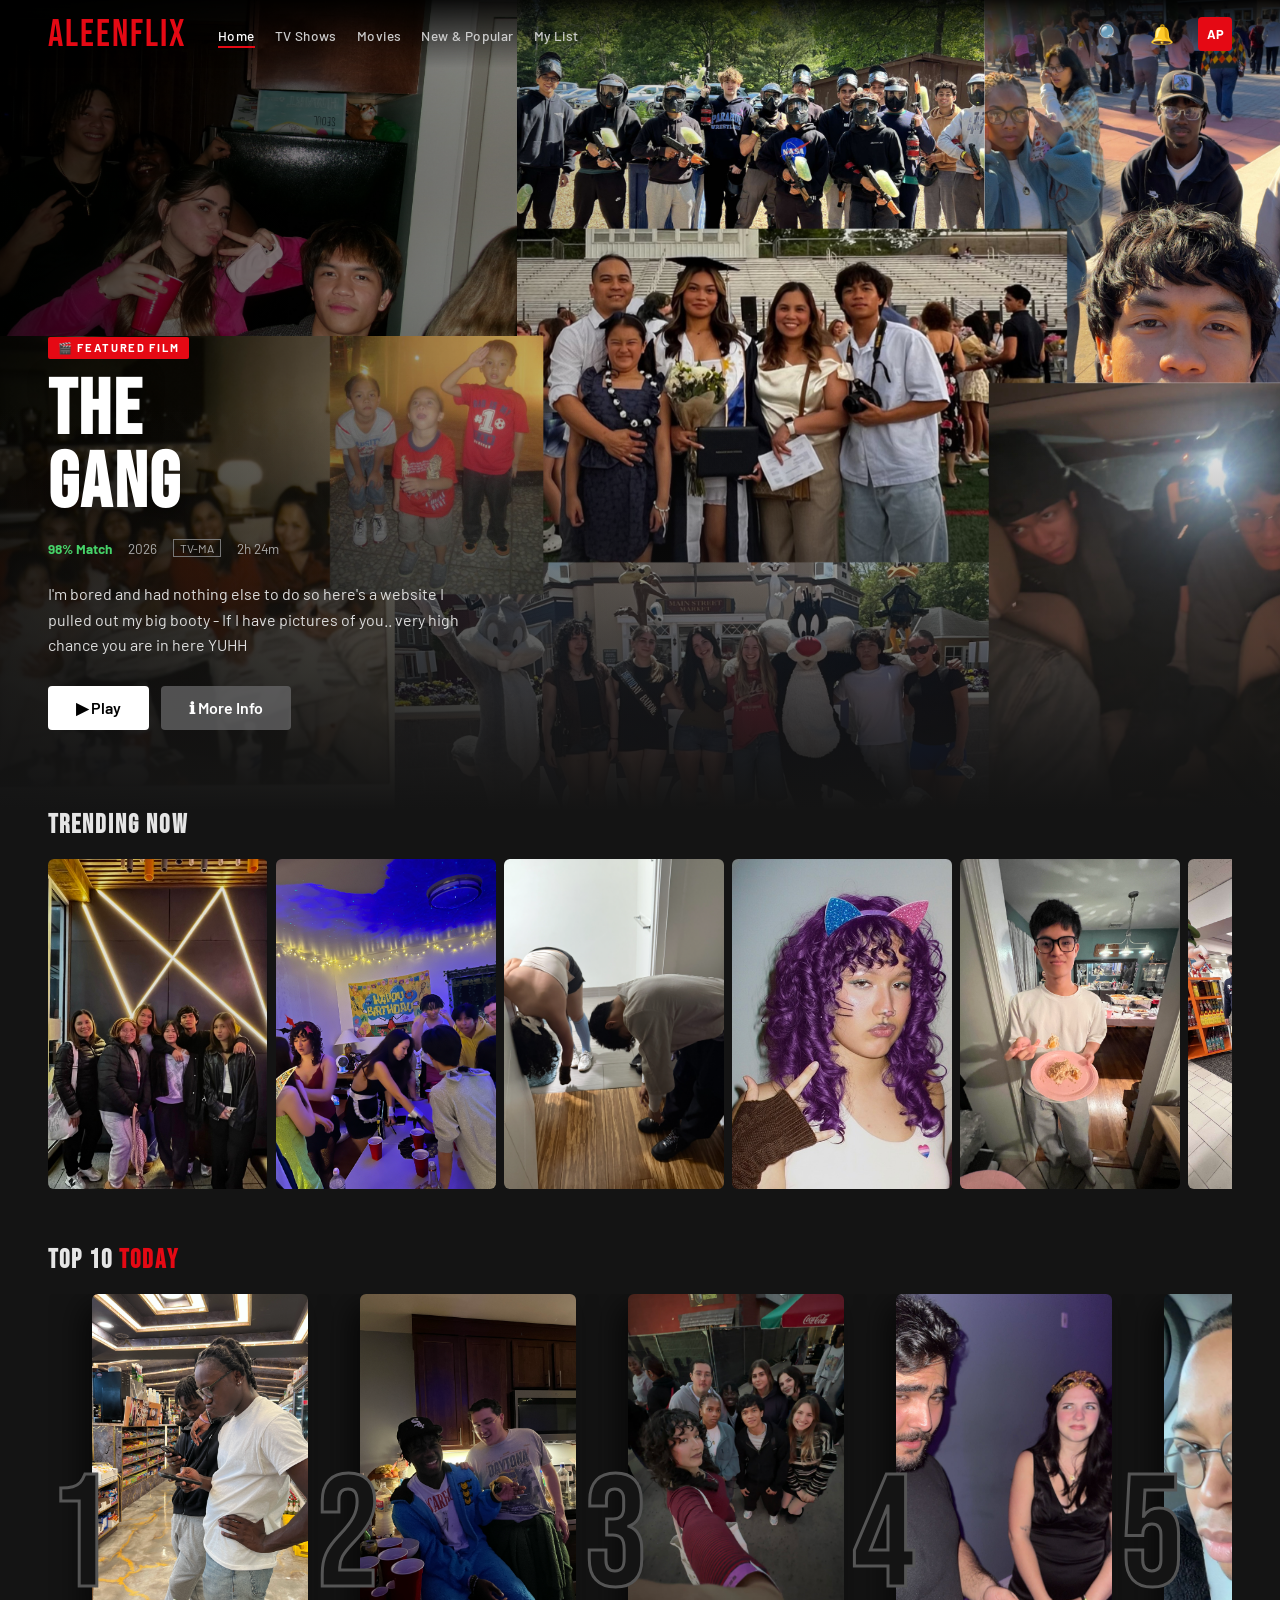
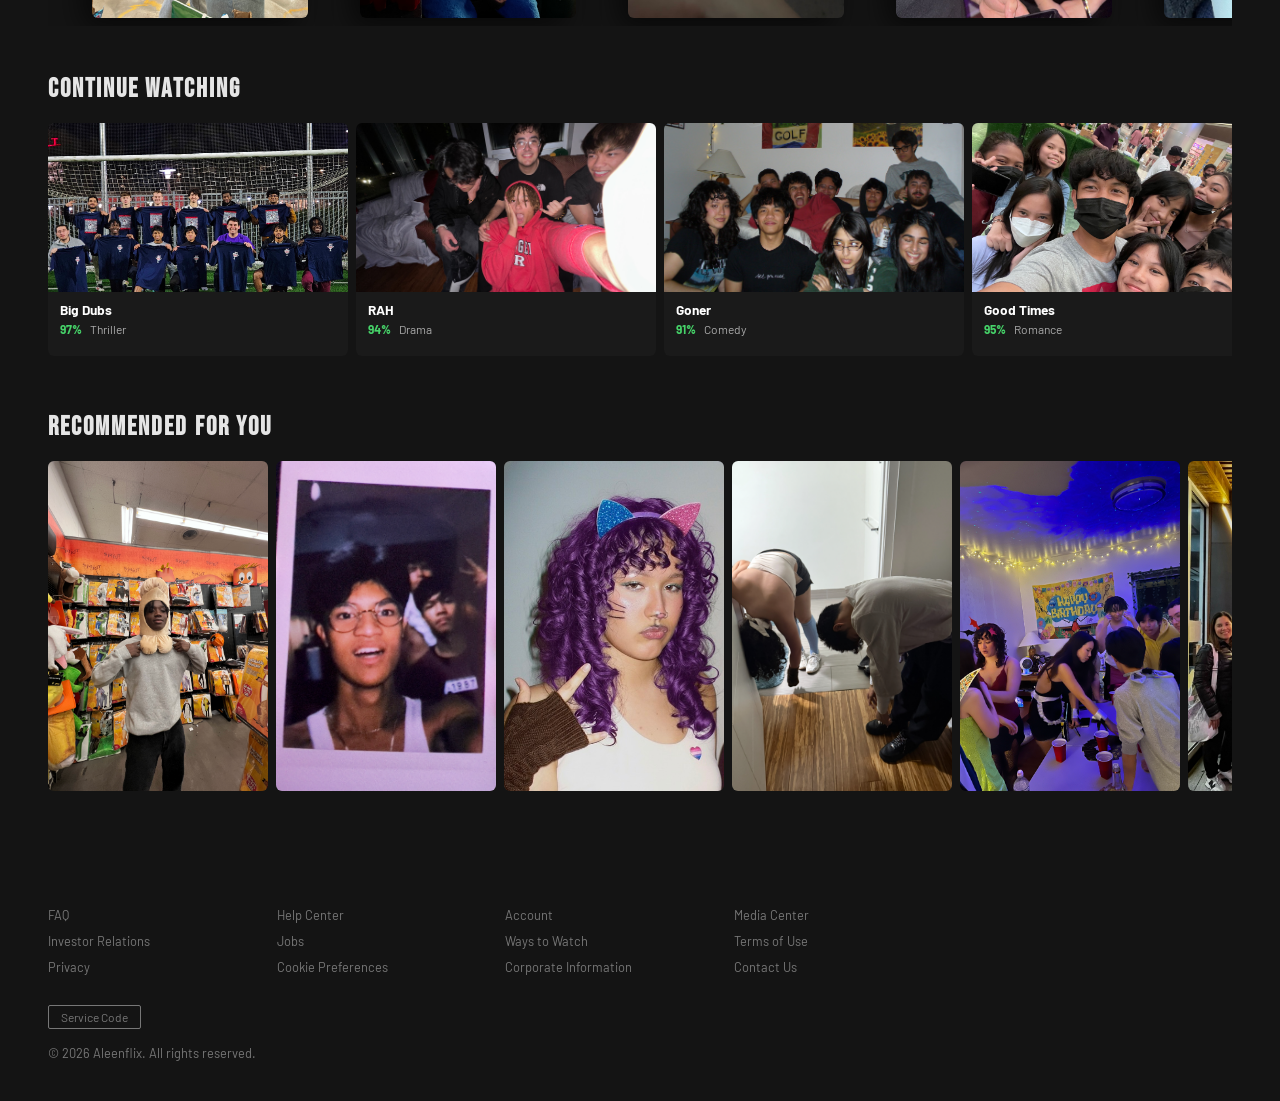
==== index.html @ 6fe3fb85 "Change section title from Flixstream to Aleenstream" ====
<!DOCTYPE html>
<html lang="en">

<head>
  <meta charset="UTF-8" />
  <meta name="viewport" content="width=device-width, initial-scale=1.0" />
  <title>Aleenflix</title>
  <link rel="stylesheet" href="css/styles.css" />
</head>

<body>

  <!-- ─────────────────── NAV ─────────────────── -->
  <nav id="navbar">
    <div class="nav-left">
      <a class="logo" href="#">ALEENFLIX</a>
      <ul class="nav-links">
        <li><a href="#" class="active" data-page="home">Home</a></li>
        <li><a href="#" data-page="tvshows">TV Shows</a></li>
        <li><a href="#" data-page="movies">Movies</a></li>
        <li><a href="#" data-page="new">New &amp; Popular</a></li>
        <li><a href="#" data-page="mylist">My List</a></li>
      </ul>
    </div>
    <div class="nav-right">
      <button class="nav-icon" id="searchToggle" title="Search">🔍</button>
      <button class="nav-icon" title="Notifications">🔔</button>
      <div class="avatar" title="Profile">AP</div>
    </div>
  </nav>

  <!-- ─────────────────── HOME PAGE ─────────────────── -->
  <div id="home" class="page active">

    <!-- HERO -->
    <section class="hero">
      <div class="hero-bg"></div>
      <div class="hero-content">
        <span class="hero-badge">🎬 Featured Film</span>
        <h1>The<br />Gang</h1>
        <div class="hero-meta">
          <span class="match">98% Match</span>
          <span>2026</span>
          <span class="rating-badge">TV-MA</span>
          <span>2h 24m</span>
        </div>
        <p>I'm bored and had nothing else to do so here's a website I pulled out my big booty - If I have pictures of
          you.. very high chance you are in here YUHH</p>
        <div class="hero-actions">
          <button class="btn btn-play">▶ Play</button>
          <button class="btn btn-info">ℹ More Info</button>
        </div>
      </div>
    </section>

    <!-- TRENDING NOW -->
    <section class="content-section">
      <h2 class="section-title">Trending Now</h2>
      <div class="row">
        <!-- cards are generated by JS below -->
      </div>
    </section>

    <!-- TOP 10 -->
    <section class="content-section">
      <h2 class="section-title">Top 10 <span>Today</span></h2>
      <div class="row top10-row"></div>
    </section>

    <!-- CONTINUE WATCHING -->
    <section class="content-section">
      <h2 class="section-title">Continue Watching</h2>
      <div class="row wide-row"></div>
    </section>

    <!-- RECOMMENDED -->
    <section class="content-section">
      <h2 class="section-title">Recommended for You</h2>
      <div class="row row2"></div>
    </section>

    <footer>
      <div class="footer-links">
        <a href="#">FAQ</a>
        <a href="#">Help Center</a>
        <a href="#">Account</a>
        <a href="#">Media Center</a>
        <a href="#">Investor Relations</a>
        <a href="#">Jobs</a>
        <a href="#">Ways to Watch</a>
        <a href="#">Terms of Use</a>
        <a href="#">Privacy</a>
        <a href="#">Cookie Preferences</a>
        <a href="#">Corporate Information</a>
        <a href="#">Contact Us</a>
      </div>
      <div class="footer-service">Service Code</div>
      <p>© 2026 Aleenflix. All rights reserved.</p>
    </footer>
  </div>

  <!-- ─────────────────── TV SHOWS PAGE ─────────────────── -->
  <div id="tvshows" class="page">
    <div class="browse-hero">
      <img class="bg-img" src="https://imgs.search.brave.com/EL9wpgHH00A5417UNpvnHUFfLIqXQfFt2m8R2qOhO0Y/rs:fit:860:0:0:0/g:ce/aHR0cHM6Ly9zdGF0/aWMudmVjdGVlenku/Y29tL3N5c3RlbS9y/ZXNvdXJjZXMvdGh1/bWJuYWlscy8wNzEv/MTI4LzU1OS9zbWFs/bC92b2ljZS1yZWNv/Z25pdGlvbi1zb2Z0/d2FyZS1pY29uLWds/b3dpbmctb24tZGFy/ay1iYWNrZ3JvdW5k/LXBob3RvLmpwZw" alt="TV Shows" />
      <div class="browse-hero-bg"></div>
      <div class="browse-hero-content">
        <h2>TV Shows</h2>
        <p style="color:#ccc; max-width:400px;">Honestly nothing good to watch here except BRIDGERTONNN</p>
      </div>
    </div>
    <div class="genre-pills">
      <span class="pill active">All</span>
      <span class="pill">Drama</span>
      <span class="pill">Comedy</span>
      <span class="pill">Thriller</span>
      <span class="pill">Sci-Fi</span>
      <span class="pill">Horror</span>
      <span class="pill">Documentary</span>
      <span class="pill">Reality</span>
      <span class="pill">Anime</span>
    </div>
    <section class="content-section">
      <h2 class="section-title">Popular on Aleenstream</h2>
      <div class="row tv-row1"></div>
    </section>
    <section class="content-section">
      <h2 class="section-title">Award-Winning Series</h2>
      <div class="row tv-row2"></div>
    </section>
  </div>

  <!-- ─────────────────── MOVIES PAGE ─────────────────── -->
  <div id="movies" class="page">
    <div class="browse-hero">
      <img class="bg-img" src="https://images.unsplash.com/photo-1489599849927-2ee91cede3ba?w=1200&q=80" alt="Movies" />
      <div class="browse-hero-bg"></div>
      <div class="browse-hero-content">
        <h2>Movies</h2>
        <p style="color:#ccc; max-width:400px;">Action blockbusters deez nuts</p>
      </div>
    </div>
    <div class="genre-pills">
      <span class="pill active">All</span>
      <span class="pill">Action</span>
      <span class="pill">Romance</span>
      <span class="pill">Comedy</span>
      <span class="pill">Horror</span>
      <span class="pill">Thriller</span>
      <span class="pill">Sci-Fi</span>
      <span class="pill">Documentary</span>
      <span class="pill">Family</span>
    </div>
    <section class="content-section">
      <h2 class="section-title">Blockbusters</h2>
      <div class="row movies-row1"></div>
    </section>
    <section class="content-section">
      <h2 class="section-title">Hidden Gems</h2>
      <div class="row movies-row2"></div>
    </section>
  </div>

  <!-- ─────────────────── NEW & POPULAR PAGE ─────────────────── -->
  <div id="new" class="page">
    <div style="padding-top: var(--nav-h);">
      <section class="content-section" style="padding-top:40px;">
        <h2 class="section-title">🔥 New Arrivals</h2>
        <div class="row new-row1"></div>
      </section>
      <section class="content-section">
        <h2 class="section-title">Coming Soon</h2>
        <div class="row new-row2"></div>
      </section>
      <section class="content-section">
        <h2 class="section-title">Everyone's Watching</h2>
        <div class="row new-row3"></div>
      </section>
    </div>
  </div>

  <!-- ─────────────────── MY LIST PAGE ─────────────────── -->
  <div id="mylist" class="page">
    <div style="padding-top: var(--nav-h);">
      <section class="content-section" style="padding-top:40px;">
        <h2 class="section-title">My List</h2>
        <div class="mylist-grid"></div>
      </section>
    </div>
  </div>

  <!-- ─────────────────── SEARCH PAGE ─────────────────── -->
  <div id="searchPage" class="page">
    <div class="search-section">
      <div class="search-bar-wrap">
        <span class="search-icon">🔍</span>
        <input type="text" id="searchInput" placeholder="Search titles, people, genres..." autofocus />
      </div>
      <div class="trending-section">
        <h2 class="section-title">Trending Searches</h2>
        <div class="row trending-row"></div>
      </div>
    </div>
  </div>

  <script>
    // ── Data ──────────────────────────────────────────────────────────────────
    const shows = [
      {
        title: "Fentyyy", year: 2024, match: "97%", rating: "TV-MA", genre: "Thriller",
        img: "img/IMG_3638.jpg"
      },
      {
        title: "Side Eye of Doom", year: 2025, match: "94%", rating: "TV-14", genre: "Drama",
        img: "img/IMG_7989.JPG"
      },
      {
        title: "Sesame Block", year: 2024, match: "91%", rating: "TV-MA", genre: "Sci-Fi",
        img: "img/File_001.png"
      },
      {
        title: "Eat Eat Eat", year: 2025, match: "89%", rating: "TV-14", genre: "Mystery",
        img: "img/File_008.png"
      },
      {
        title: "Aura Farming or Just Drunk?", year: 2025, match: "95%", rating: "TV-MA", genre: "Action",
        img: "img/IMG_1503.jpg"
      },
      {
        title: "The Giraffe", year: 2024, match: "88%", rating: "TV-MA", genre: "Horror",
        img: "img/IMG_0852.JPG"
      },
      {
        title: "MR. CLEAN!?", year: 2025, match: "93%", rating: "TV-14", genre: "Romance",
        img: "img/IMG_4057.jpg"
      },
      {
        title: "Munchy Run", year: 2025, match: "96%", rating: "TV-MA", genre: "Sci-Fi",
        img: "img/File_000.png"
      },
      {
        title: "Canadian", year: 2025, match: "90%", rating: "TV-14", genre: "Crime",
        img: "img/IMG_0450.jpg"
      },
      {
        title: "Six Flags", year: 2025, match: "92%", rating: "TV-MA", genre: "Drama",
        img: "img/g1.png"
      },
      {
        title: "Dickhead", year: 2025, match: "92%", rating: "TV-MA", genre: "Drama",
        img: "img/File_003.png"
      },
      {
        title: "Global Citizen", year: 2025, match: "92%", rating: "TV-MA", genre: "Drama",
        img: "img/IMG_3173.jpg"
      },
      {
        title: "Halloween Partay", year: 2025, match: "92%", rating: "TV-MA", genre: "Drama",
        img: "img/3.png"
      },
      {
        title: "Plotting", year: 2025, match: "92%", rating: "TV-MA", genre: "Drama",
        img: "img/4.png"
      },
      {
        title: "Pokemoner", year: 2025, match: "92%", rating: "TV-MA", genre: "Drama",
        img: "img/5.png"
      },
      {
        title: "Awkward", year: 2025, match: "92%", rating: "TV-MA", genre: "Drama",
        img: "img/6.png"
      },
      {
        title: "They/Them?", year: 2025, match: "92%", rating: "TV-MA", genre: "Drama",
        img: "img/9.jpg"
      },
      {
        title: "They/Them Part 2", year: 2025, match: "92%", rating: "TV-MA", genre: "Drama",
        img: "img/10.jpg"
      },
      {
        title: "Fam", year: 2025, match: "92%", rating: "TV-MA", genre: "Drama",
        img: "img/12.jpg"
      },
      {
        title: "Mirror Mirror on The Wall", year: 2025, match: "92%", rating: "TV-MA", genre: "Drama",
        img: "img/16.jpg"
      },
      {
        title: "Buzzy", year: 2025, match: "92%", rating: "TV-MA", genre: "Drama",
        img: "img/21.jpg"
      },
      {
        title: "The Thunker", year: 2025, match: "92%", rating: "TV-MA", genre: "Drama",
        img: "img/22.jpg"
      },
      {
        title: "Flashback", year: 2025, match: "92%", rating: "TV-MA", genre: "Drama",
        img: "img/23.jpg"
      },
      {
        title: "Madam Lori", year: 2025, match: "92%", rating: "TV-MA", genre: "Drama",
        img: "img/l2.png"
      },
    ];

    const wideImgs = [
      { title: "Big Dubs", match: "97%", genre: "Thriller", 
        img: "img/8.jpg" },
      { title: "RAH", match: "94%", genre: "Drama", 
        img: "img/14.jpg" },
      { title: "Goner", match: "91%", genre: "Comedy",
        img: "img/31.JPG" },
      { title: "Good Times", match: "95%", genre: "Romance", 
        img: "img/l1.png" },
      { title: "Conjurer", match: "88%", genre: "Action", 
        img: "img/p1.JPG" },
      { title: "The Brits", match: "93%", genre: "Mystery", 
        img: "img/p3.JPG" },
    ];

    // ── Helpers ───────────────────────────────────────────────────────────────
    function shuffle(arr) { return [...arr].sort(() => Math.random() - 0.5); }

    function card(show) {
      return `
      <div class="card">
        <img src="${show.img}" alt="${show.title}" loading="lazy" />
        <div class="card-overlay">
          <div class="card-title">${show.title}</div>
          <div class="card-info">
            <span class="card-match">${show.match}</span>
            <span>${show.year}</span>
            <span>${show.rating}</span>
          </div>
          <div class="card-actions">
            <button class="card-btn play-btn" title="Play">▶</button>
            <button class="card-btn" title="Add to My List">+</button>
            <button class="card-btn" title="Like">👍</button>
          </div>
        </div>
      </div>`;
    }

    function wideCard(w) {
      return `
    <div class="wide-card">
      <img src="${w.img}" alt="${w.title}" loading="lazy" />
      <div class="wide-card-info">
        <div class="card-title">${w.title}</div>
        <div class="card-info"><span class="card-match">${w.match}</span><span>${w.genre}</span></div>
      </div>
    </div>`;
    }

    function top10Card(num, show) {
      return `
      <div class="top10-card">
        <div class="top10-num">${num}</div>
        <div class="top10-img"><img src="${show.img}" alt="${show.title}" loading="lazy" /></div>
      </div>`;
    }

    function populate(selector, items, type = 'card') {
      const el = document.querySelector(selector);
      if (!el) return;
      el.innerHTML = items.map((s, i) => {
        if (type === 'top10') return top10Card(i + 1, s);
        if (type === 'wide') return wideCard(wideImgs[i % wideImgs.length]);
        return card(s);
      }).join('');
    }

    // ── Populate rows ─────────────────────────────────────────────────────────
    const s = shuffle(shows);
    populate('#home .row', s.slice(0, 8));
    populate('#home .top10-row', s.slice(8, 16), 'top10');
    populate('#home .wide-row', s.slice(16, 22), 'wide');
    populate('#home .row2', shuffle(shows).slice(0, 24));

    populate('#tvshows .tv-row1', shuffle(shows).slice(0, 12));
    populate('#tvshows .tv-row2', shuffle(shows).slice(12, 24));

    populate('#movies .movies-row1', shuffle(shows).slice(0, 12));
    populate('#movies .movies-row2', shuffle(shows).slice(12, 24));

    populate('#new .new-row1', shuffle(shows).slice(0, 8));
    populate('#new .new-row2', shuffle(shows).slice(8, 16));
    populate('#new .new-row3', shuffle(shows).slice(16, 24));

    // My List grid
    const mylistEl = document.querySelector('.mylist-grid');
    shuffle(shows).slice(0, 9).forEach(s => {
      const div = document.createElement('div');
      div.className = 'card';
      div.style.flex = 'unset';
      div.innerHTML = `<img src="${s.img}" alt="${s.title}" style="width:100%;aspect-ratio:2/3;object-fit:cover;" /><div class="card-overlay"><div class="card-title">${s.title}</div></div>`;
      mylistEl.appendChild(div);
    });

    // Trending row for search
    populate('#searchPage .trending-row', shuffle(shows).slice(0, 8));

    // ── Navigation ────────────────────────────────────────────────────────────
    const pages = document.querySelectorAll('.page');
    const navLinks = document.querySelectorAll('.nav-links a');

    function showPage(id) {
      pages.forEach(p => p.classList.toggle('active', p.id === id));
      navLinks.forEach(a => a.classList.toggle('active', a.dataset.page === id));
      window.scrollTo({ top: 0 });
    }

    navLinks.forEach(link => {
      link.addEventListener('click', e => {
        e.preventDefault();
        showPage(link.dataset.page);
      });
    });

    // Search toggle
    document.getElementById('searchToggle').addEventListener('click', () => {
      showPage('searchPage');
      setTimeout(() => document.getElementById('searchInput')?.focus(), 50);
    });

    // Genre pills toggle
    document.querySelectorAll('.pill').forEach(pill => {
      pill.addEventListener('click', () => {
        pill.closest('.genre-pills').querySelectorAll('.pill').forEach(p => p.classList.remove('active'));
        pill.classList.add('active');
      });
    });

    // Navbar scroll effect
    const navbar = document.getElementById('navbar');
    window.addEventListener('scroll', () => {
      navbar.classList.toggle('scrolled', window.scrollY > 20);
    });
  </script>
</body>

</html>
---- css/styles.css ----
@import url('https://fonts.googleapis.com/css2?family=Bebas+Neue&family=Barlow:wght@300;400;500;600;700&display=swap');

*, *::before, *::after { box-sizing: border-box; margin: 0; padding: 0; }

:root {
  --red: #E50914;
  --dark-red: #b20710;
  --black: #141414;
  --surface: #1a1a1a;
  --surface2: #222;
  --text: #e5e5e5;
  --muted: #777;
  --nav-h: 68px;
}

html { scroll-behavior: smooth; }

body {
  font-family: 'Barlow', sans-serif;
  background: var(--black);
  color: var(--text);
  overflow-x: hidden;
}

/* ── NAVBAR ── */
nav {
  position: fixed;
  top: 0; left: 0; right: 0;
  height: var(--nav-h);
  z-index: 1000;
  display: flex;
  align-items: center;
  justify-content: space-between;
  padding: 0 48px;
  background: linear-gradient(to bottom, rgba(0,0,0,0.9) 0%, transparent 100%);
  transition: background 0.3s;
}

nav.scrolled {
  background: rgba(20,20,20,0.97);
  backdrop-filter: blur(8px);
  box-shadow: 0 2px 20px rgba(0,0,0,0.5);
}

.nav-left { display: flex; align-items: center; gap: 32px; }

.logo {
  font-family: 'Bebas Neue', sans-serif;
  font-size: 2.4rem;
  color: var(--red);
  letter-spacing: 2px;
  text-decoration: none;
  user-select: none;
}

.nav-links { display: flex; gap: 20px; list-style: none; }

.nav-links a {
  color: #ccc;
  text-decoration: none;
  font-size: 0.85rem;
  font-weight: 500;
  letter-spacing: 0.03em;
  transition: color 0.2s;
  position: relative;
}

.nav-links a::after {
  content: '';
  position: absolute;
  bottom: -4px; left: 0; right: 0;
  height: 2px;
  background: var(--red);
  transform: scaleX(0);
  transition: transform 0.2s;
}

.nav-links a:hover { color: #fff; }
.nav-links a:hover::after { transform: scaleX(1); }
.nav-links a.active { color: #fff; }
.nav-links a.active::after { transform: scaleX(1); }

.nav-right { display: flex; align-items: center; gap: 20px; }

.nav-icon {
  cursor: pointer;
  color: #ccc;
  font-size: 1.2rem;
  transition: color 0.2s;
  background: none; border: none;
  padding: 4px;
}
.nav-icon:hover { color: #fff; }

.avatar {
  width: 34px; height: 34px;
  background: var(--red);
  border-radius: 4px;
  cursor: pointer;
  display: flex; align-items: center; justify-content: center;
  font-size: 0.8rem;
  font-weight: 700;
  color: #fff;
  transition: opacity 0.2s;
}
.avatar:hover { opacity: 0.85; }

/* ── HERO ── */
.hero {
  position: relative;
  height: 90vh;
  min-height: 600px;
  overflow: hidden;
  display: flex;
  align-items: flex-end;
  padding: 0 48px 80px;
}

.hero-bg {
  position: absolute;
  inset: 0;
  background:
    linear-gradient(to top, var(--black) 0%, transparent 50%),
    linear-gradient(to right, rgba(0,0,0,0.8) 0%, transparent 60%),
    url('../img/wallpaper.png') center/cover no-repeat;
  animation: heroZoom 20s ease-in-out infinite alternate;
}

@keyframes heroZoom {
  from { transform: scale(1); }
  to   { transform: scale(1.05); }
}

.hero-content {
  position: relative;
  z-index: 2;
  max-width: 580px;
  animation: heroFade 1s ease-out 0.3s both;
}

@keyframes heroFade {
  from { opacity: 0; transform: translateY(30px); }
  to   { opacity: 1; transform: translateY(0); }
}

.hero-badge {
  display: inline-block;
  background: var(--red);
  color: #fff;
  font-size: 0.7rem;
  font-weight: 700;
  letter-spacing: 0.15em;
  text-transform: uppercase;
  padding: 4px 10px;
  border-radius: 2px;
  margin-bottom: 16px;
}

.hero h1 {
  font-family: 'Bebas Neue', sans-serif;
  font-size: clamp(3rem, 6vw, 5.5rem);
  line-height: 0.95;
  letter-spacing: 0.03em;
  margin-bottom: 18px;
  color: #fff;
  text-shadow: 0 4px 20px rgba(0,0,0,0.5);
}

.hero p {
  font-size: 1rem;
  line-height: 1.6;
  color: #ddd;
  margin-bottom: 28px;
  max-width: 440px;
}

.hero-meta {
  display: flex;
  align-items: center;
  gap: 16px;
  margin-bottom: 24px;
  font-size: 0.85rem;
  color: #aaa;
}

.match { color: #46d369; font-weight: 700; }
.rating-badge {
  border: 1px solid #777;
  padding: 1px 6px;
  font-size: 0.75rem;
}

.hero-actions { display: flex; gap: 12px; }

.btn {
  display: inline-flex;
  align-items: center;
  gap: 8px;
  padding: 12px 28px;
  border-radius: 4px;
  font-family: 'Barlow', sans-serif;
  font-size: 1rem;
  font-weight: 600;
  cursor: pointer;
  border: none;
  transition: all 0.2s;
  text-decoration: none;
  white-space: nowrap;
}

.btn-play {
  background: #fff;
  color: #000;
}
.btn-play:hover { background: rgba(255,255,255,0.8); }

.btn-info {
  background: rgba(109,109,110,0.7);
  color: #fff;
  backdrop-filter: blur(4px);
}
.btn-info:hover { background: rgba(109,109,110,0.5); }

/* ── CONTENT ROWS ── */
.content-section { padding: 0 48px 48px; }

.section-title {
  font-family: 'Bebas Neue', sans-serif;
  font-size: 1.6rem;
  letter-spacing: 0.08em;
  color: #e5e5e5;
  margin-bottom: 18px;
}

.section-title span {
  color: var(--red);
}

.row {
  display: flex;
  gap: 8px;
  overflow-x: auto;
  scrollbar-width: none;
  padding-bottom: 8px;
}
.row::-webkit-scrollbar { display: none; }

/* ── CARDS ── */
.card {
  flex: 0 0 220px;
  border-radius: 6px;
  overflow: hidden;
  cursor: pointer;
  position: relative;
  transition: transform 0.3s, z-index 0s;
  background: var(--surface);
}

.card:hover {
  transform: scale(1.08);
  z-index: 10;
  box-shadow: 0 20px 60px rgba(0,0,0,0.8);
}

.card img {
  width: 100%;
  aspect-ratio: 2/3;
  object-fit: cover;
  display: block;
  transition: filter 0.3s;
}

.card:hover img { filter: brightness(0.4); }

.card-overlay {
  position: absolute;
  inset: 0;
  padding: 16px;
  display: flex;
  flex-direction: column;
  justify-content: flex-end;
  opacity: 0;
  transition: opacity 0.3s;
  background: linear-gradient(to top, rgba(0,0,0,0.9) 0%, transparent 50%);
}

.card:hover .card-overlay { opacity: 1; }

.card-title {
  font-weight: 700;
  font-size: 0.9rem;
  color: #fff;
  margin-bottom: 6px;
  line-height: 1.2;
}

.card-info {
  display: flex;
  align-items: center;
  gap: 8px;
  font-size: 0.75rem;
  color: #aaa;
  margin-bottom: 10px;
}

.card-match { color: #46d369; font-weight: 700; }

.card-actions {
  display: flex;
  gap: 6px;
}

.card-btn {
  width: 30px; height: 30px;
  border-radius: 50%;
  border: 2px solid #aaa;
  background: rgba(0,0,0,0.6);
  color: #fff;
  cursor: pointer;
  display: flex;
  align-items: center;
  justify-content: center;
  font-size: 0.8rem;
  transition: all 0.2s;
}

.card-btn.play-btn {
  background: #fff;
  border-color: #fff;
  color: #000;
}

.card-btn:hover { border-color: #fff; }

/* ── WIDE CARDS (landscape) ── */
.wide-card {
  flex: 0 0 300px;
  border-radius: 6px;
  overflow: hidden;
  cursor: pointer;
  position: relative;
  transition: transform 0.3s;
  background: var(--surface);
}
.wide-card:hover { transform: scale(1.05); box-shadow: 0 20px 60px rgba(0,0,0,0.8); }
.wide-card img {
  width: 100%;
  aspect-ratio: 16/9;
  object-fit: cover;
  display: block;
}
.wide-card-info {
  padding: 10px 12px;
}
.wide-card-info .card-title { font-size: 0.85rem; margin-bottom: 4px; }
.wide-card-info .card-info { font-size: 0.75rem; }

/* ── TOP 10 ── */
.top10-card {
  flex: 0 0 260px;
  border-radius: 6px;
  overflow: visible;
  cursor: pointer;
  position: relative;
  display: flex;
  align-items: flex-end;
}
.top10-num {
  font-family: 'Bebas Neue', sans-serif;
  font-size: 10rem;
  color: var(--black);
  -webkit-text-stroke: 3px #555;
  line-height: 1;
  margin-right: -20px;
  z-index: 2;
  user-select: none;
}
.top10-img {
  flex: 1;
  border-radius: 6px;
  overflow: hidden;
  box-shadow: -10px 10px 30px rgba(0,0,0,0.6);
  transition: transform 0.3s;
}
.top10-card:hover .top10-img { transform: scale(1.06); }
.top10-img img {
  width: 100%;
  aspect-ratio: 2/3;
  object-fit: cover;
  display: block;
}

/* ── FOOTER ── */
footer {
  padding: 60px 48px 40px;
  color: var(--muted);
  font-size: 0.8rem;
  max-width: 1000px;
}
.footer-links {
  display: grid;
  grid-template-columns: repeat(4, 1fr);
  gap: 10px;
  margin-bottom: 30px;
}
.footer-links a {
  color: var(--muted);
  text-decoration: none;
  transition: color 0.2s;
}
.footer-links a:hover { color: #e5e5e5; }
.footer-service {
  border: 1px solid var(--muted);
  display: inline-block;
  padding: 4px 12px;
  font-size: 0.75rem;
  border-radius: 2px;
  margin-bottom: 16px;
  cursor: pointer;
  transition: border-color 0.2s;
}
.footer-service:hover { border-color: #e5e5e5; color: #e5e5e5; }

/* ── PAGE SECTIONS ── */
.page { display: none; }
.page.active { display: block; }

/* TV Shows / Movies page hero variation */
.browse-hero {
  height: 50vh;
  min-height: 360px;
  display: flex;
  align-items: center;
  padding: 0 48px;
  margin-top: var(--nav-h);
  position: relative;
  overflow: hidden;
}

.browse-hero-bg {
  position: absolute;
  inset: 0;
  background: linear-gradient(to right, rgba(0,0,0,0.85), transparent 60%),
              linear-gradient(to top, var(--black), transparent 60%);
  z-index: 1;
}
.browse-hero img.bg-img {
  position: absolute;
  inset: 0;
  width: 100%;
  height: 100%;
  object-fit: cover;
  z-index: 0;
}
.browse-hero-content { position: relative; z-index: 2; }
.browse-hero h2 {
  font-family: 'Bebas Neue', sans-serif;
  font-size: 3.5rem;
  letter-spacing: 0.05em;
  color: #fff;
  margin-bottom: 8px;
}

/* Genre pills */
.genre-pills {
  display: flex;
  gap: 10px;
  flex-wrap: wrap;
  padding: 24px 48px;
}
.pill {
  padding: 6px 18px;
  border-radius: 20px;
  border: 1px solid #555;
  background: rgba(255,255,255,0.05);
  color: #ccc;
  font-size: 0.82rem;
  cursor: pointer;
  transition: all 0.2s;
  font-family: 'Barlow', sans-serif;
}
.pill:hover, .pill.active {
  background: #fff;
  color: #000;
  border-color: #fff;
}

/* ── MY LIST PAGE ── */
.mylist-grid {
  display: grid;
  grid-template-columns: repeat(auto-fill, minmax(200px, 1fr));
  gap: 10px;
  padding: 24px 48px 80px;
}

/* ── SEARCH ── */
.search-section {
  padding: 24px 48px 80px;
  margin-top: var(--nav-h);
}
.search-bar-wrap {
  position: relative;
  max-width: 600px;
  margin-bottom: 36px;
}
.search-bar-wrap input {
  width: 100%;
  padding: 14px 14px 14px 48px;
  background: var(--surface2);
  border: 2px solid #444;
  border-radius: 6px;
  color: #fff;
  font-size: 1rem;
  font-family: 'Barlow', sans-serif;
  outline: none;
  transition: border-color 0.2s;
}
.search-bar-wrap input:focus { border-color: var(--red); }
.search-bar-wrap .search-icon {
  position: absolute;
  left: 14px; top: 50%;
  transform: translateY(-50%);
  color: #777;
}
.trending-section .section-title { font-size: 1.3rem; margin-bottom: 16px; }

/* ── SCROLLBAR ── */
::-webkit-scrollbar { width: 6px; }
::-webkit-scrollbar-track { background: var(--black); }
::-webkit-scrollbar-thumb { background: #444; border-radius: 3px; }

/* ── RESPONSIVE ── */
@media (max-width: 768px) {
  nav { padding: 0 20px; }
  .nav-links { display: none; }
  .hero, .content-section, .footer, .browse-hero, .genre-pills, .mylist-grid, .search-section {
    padding-left: 20px;
    padding-right: 20px;
  }
  .hero h1 { font-size: 2.5rem; }
  .card { flex: 0 0 150px; }
  .wide-card { flex: 0 0 220px; }
  .footer-links { grid-template-columns: repeat(2,1fr); }
}
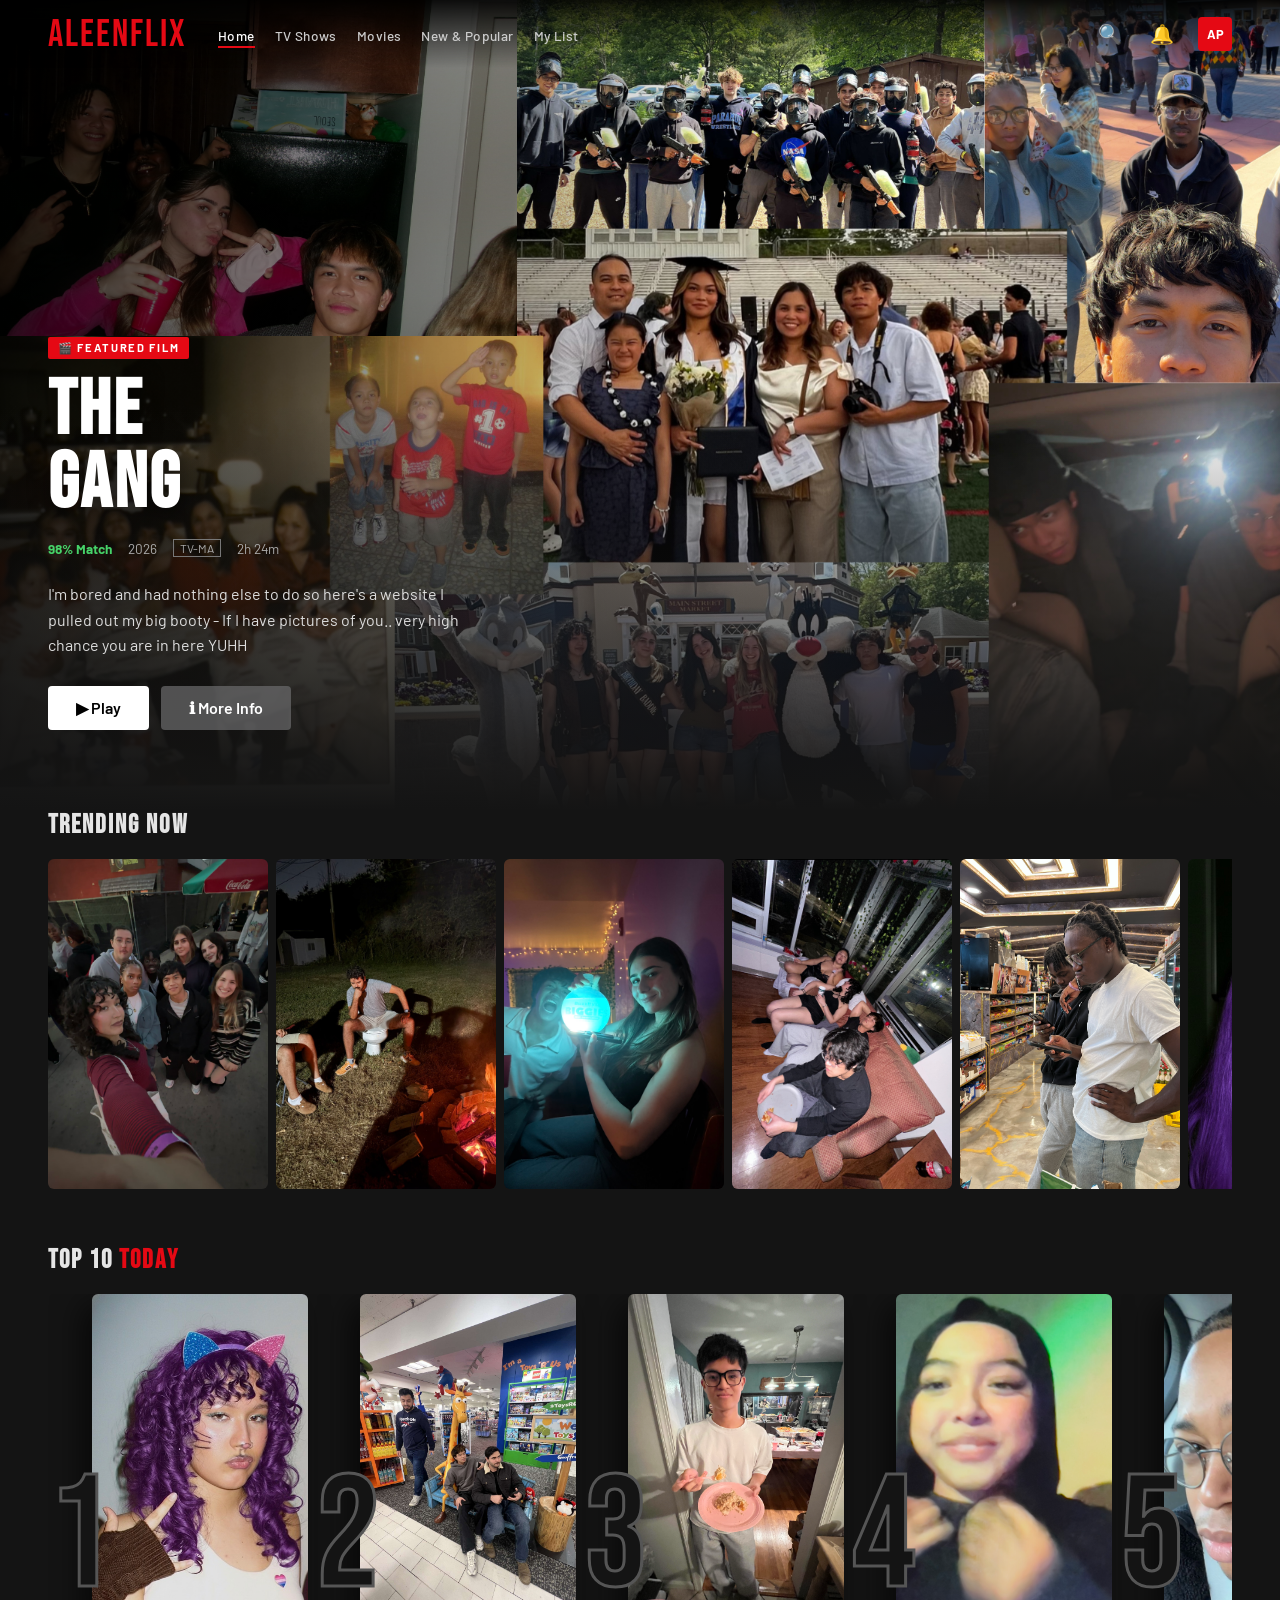
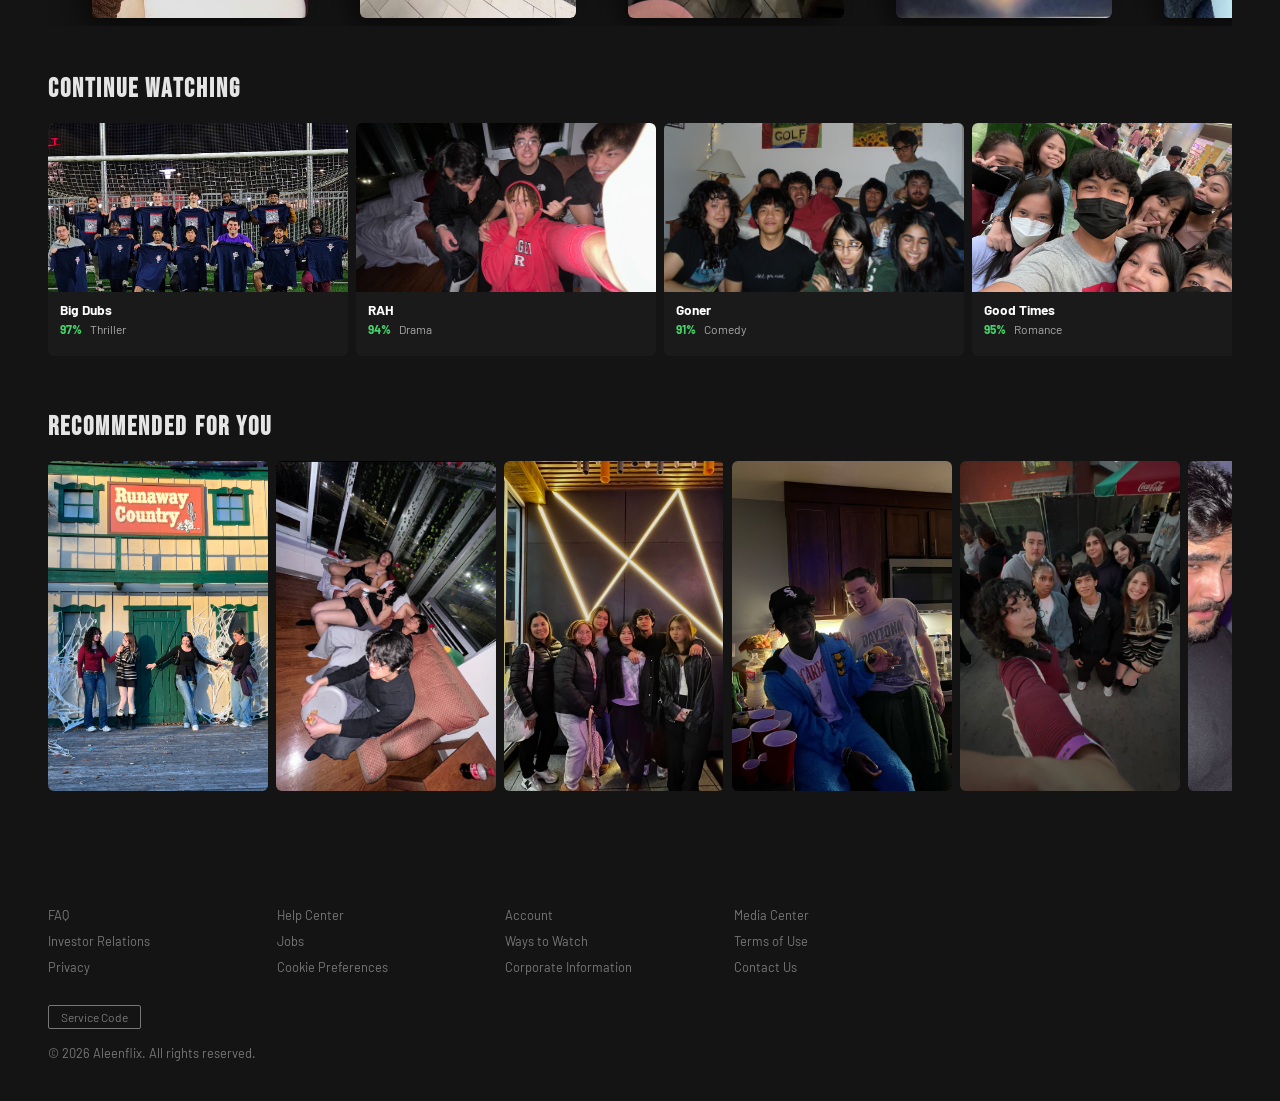
==== commit c4ac81b5: "fixed problem, only showed 8 images in Top 10 section" ====
--- a/index.html
+++ b/index.html
@@ -374,7 +374,7 @@
     // ── Populate rows ─────────────────────────────────────────────────────────
     const s = shuffle(shows);
     populate('#home .row', s.slice(0, 8));
-    populate('#home .top10-row', s.slice(8, 16), 'top10');
+    populate('#home .top10-row', s.slice(8, 18), 'top10');
     populate('#home .wide-row', s.slice(16, 22), 'wide');
     populate('#home .row2', shuffle(shows).slice(0, 24));
 
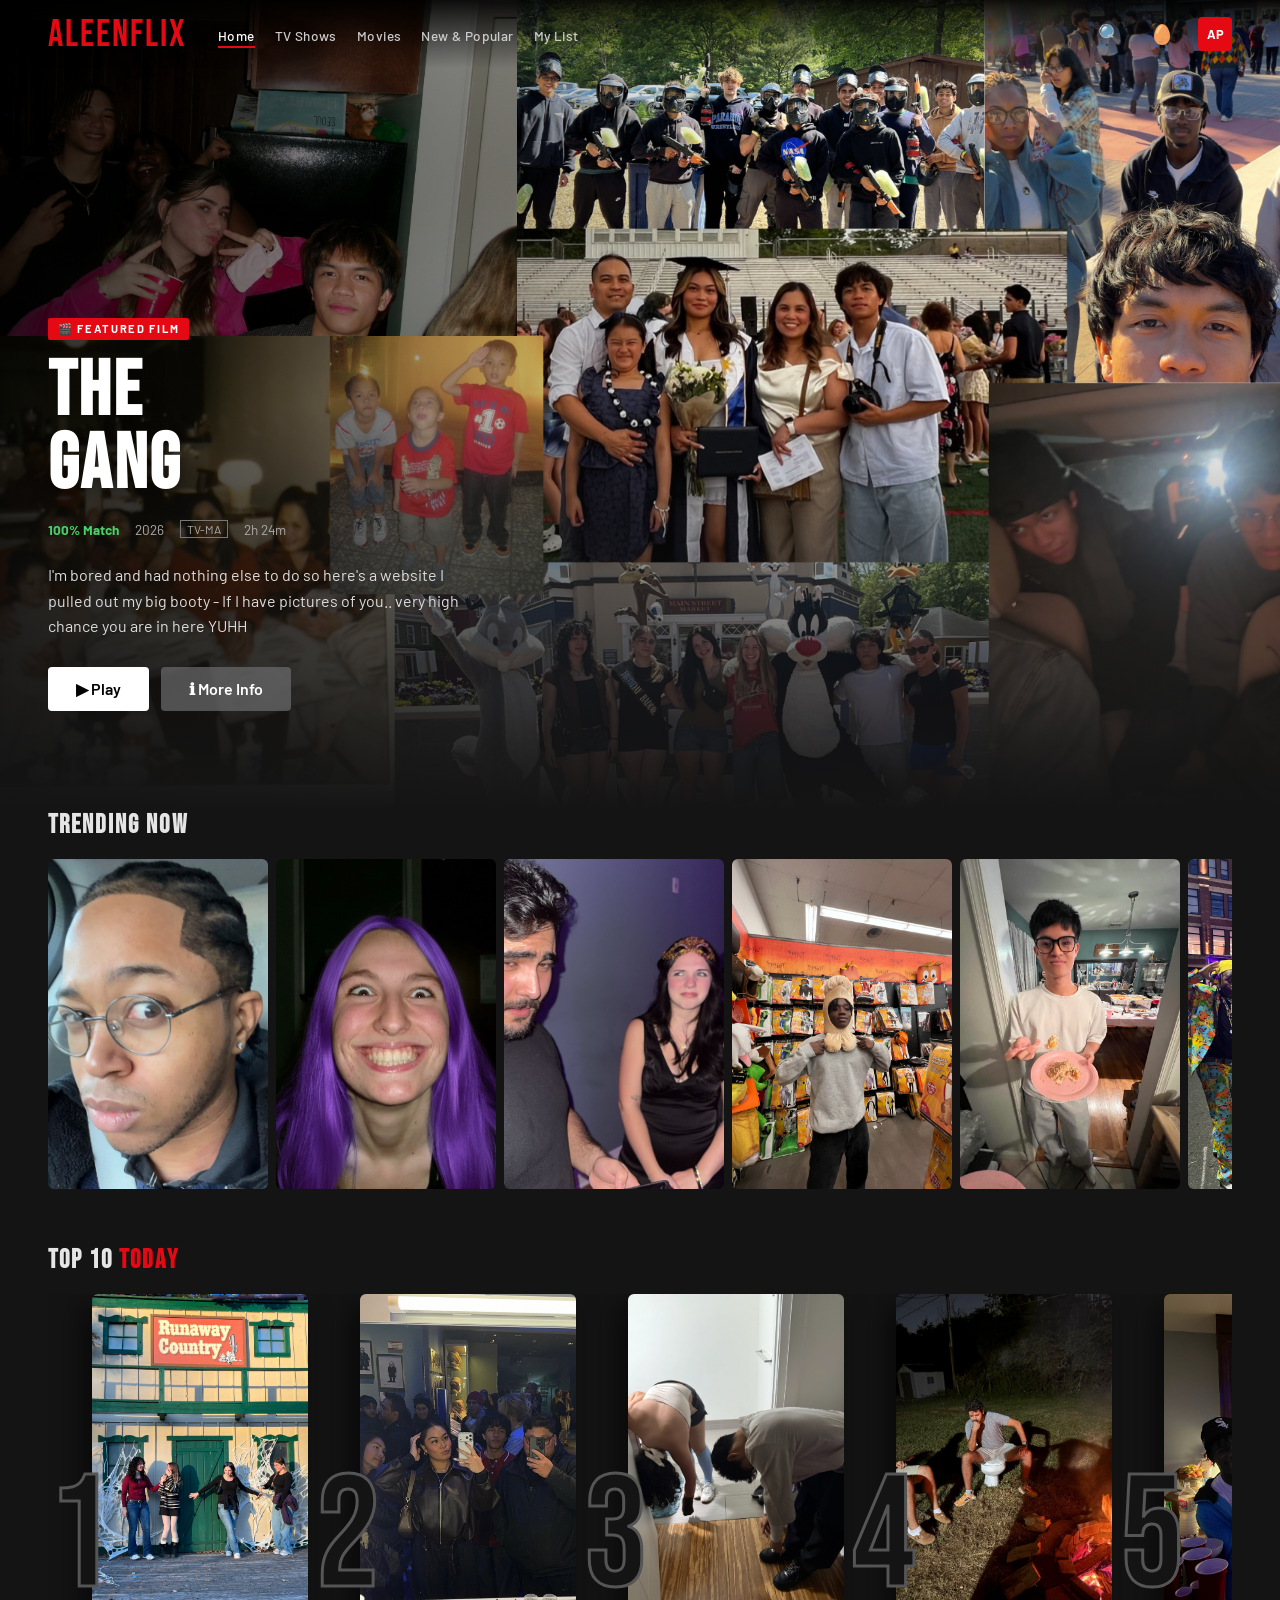
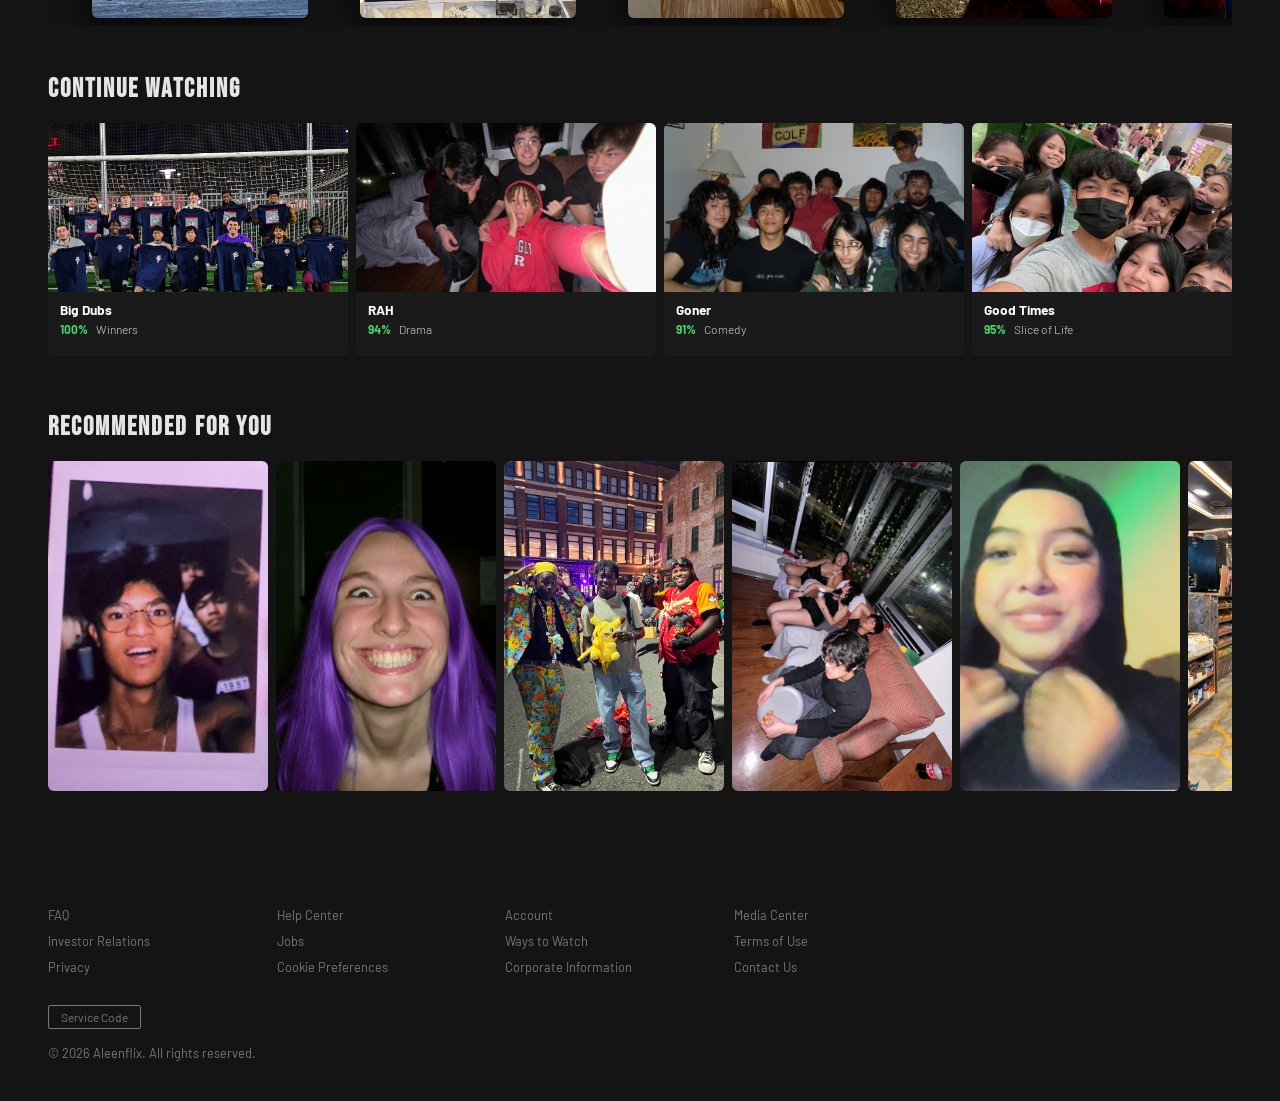
==== commit fe1a5a56: "Merge pull request #4 from ajp13r/features added malcolm todd audio" ====
--- a/index.html
+++ b/index.html
@@ -6,6 +6,7 @@
   <meta name="viewport" content="width=device-width, initial-scale=1.0" />
   <title>Aleenflix</title>
   <link rel="stylesheet" href="css/styles.css" />
+  
 </head>
 
 <body>
@@ -24,10 +25,11 @@
     </div>
     <div class="nav-right">
       <button class="nav-icon" id="searchToggle" title="Search">🔍</button>
-      <button class="nav-icon" title="Notifications">🔔</button>
+      <button class="nav-icon" title="Notifications" id="notificationsButton"><a href="https://www.youtube.com/watch?v=xMHJGd3wwZk&list=RDxMHJGd3wwZk&start_radio=1">🥚</a></button>
       <div class="avatar" title="Profile">AP</div>
     </div>
   </nav>
+  
 
   <!-- ─────────────────── HOME PAGE ─────────────────── -->
   <div id="home" class="page active">
@@ -39,7 +41,7 @@
         <span class="hero-badge">🎬 Featured Film</span>
         <h1>The<br />Gang</h1>
         <div class="hero-meta">
-          <span class="match">98% Match</span>
+          <span class="match">100% Match</span>
           <span>2026</span>
           <span class="rating-badge">TV-MA</span>
           <span>2h 24m</span>
@@ -47,11 +49,15 @@
         <p>I'm bored and had nothing else to do so here's a website I pulled out my big booty - If I have pictures of
           you.. very high chance you are in here YUHH</p>
         <div class="hero-actions">
-          <button class="btn btn-play">▶ Play</button>
-          <button class="btn btn-info">ℹ More Info</button>
+          <audio id="attentionAudio" src="songs/attention.mp3"></audio>
+          <button class="btn btn-play" id="playButton">▶ Play</button>
+          <button class="btn btn-info">ℹ More Info</button> 
         </div>
-      </div>
-    </section>
+        <br>
+        
+      </div>
+    </section>
+    
 
     <!-- TRENDING NOW -->
     <section class="content-section">
@@ -305,17 +311,17 @@
     ];
 
     const wideImgs = [
-      { title: "Big Dubs", match: "97%", genre: "Thriller", 
+      { title: "Big Dubs", match: "100%", genre: "Winners", 
         img: "img/8.jpg" },
       { title: "RAH", match: "94%", genre: "Drama", 
         img: "img/14.jpg" },
       { title: "Goner", match: "91%", genre: "Comedy",
         img: "img/31.JPG" },
-      { title: "Good Times", match: "95%", genre: "Romance", 
+      { title: "Good Times", match: "95%", genre: "Slice of Life", 
         img: "img/l1.png" },
-      { title: "Conjurer", match: "88%", genre: "Action", 
+      { title: "Conjurer", match: "88%", genre: "Horror", 
         img: "img/p1.JPG" },
-      { title: "The Brits", match: "93%", genre: "Mystery", 
+      { title: "The Brits", match: "93%", genre: "Action", 
         img: "img/p3.JPG" },
     ];
 
@@ -438,6 +444,7 @@
       navbar.classList.toggle('scrolled', window.scrollY > 20);
     });
   </script>
+  <script src="js/playSong.js"></script>
 </body>
 
 </html>
--- a/css/styles.css
+++ b/css/styles.css
@@ -104,6 +104,10 @@
   transition: opacity 0.2s;
 }
 .avatar:hover { opacity: 0.85; }
+
+#notificationsButton a {
+  text-decoration: none;
+}
 
 /* ── HERO ── */
 .hero {
@@ -542,3 +546,8 @@
   .wide-card { flex: 0 0 220px; }
   .footer-links { grid-template-columns: repeat(2,1fr); }
 }
+
+/* Audio */
+audio {
+  display: none;
+}
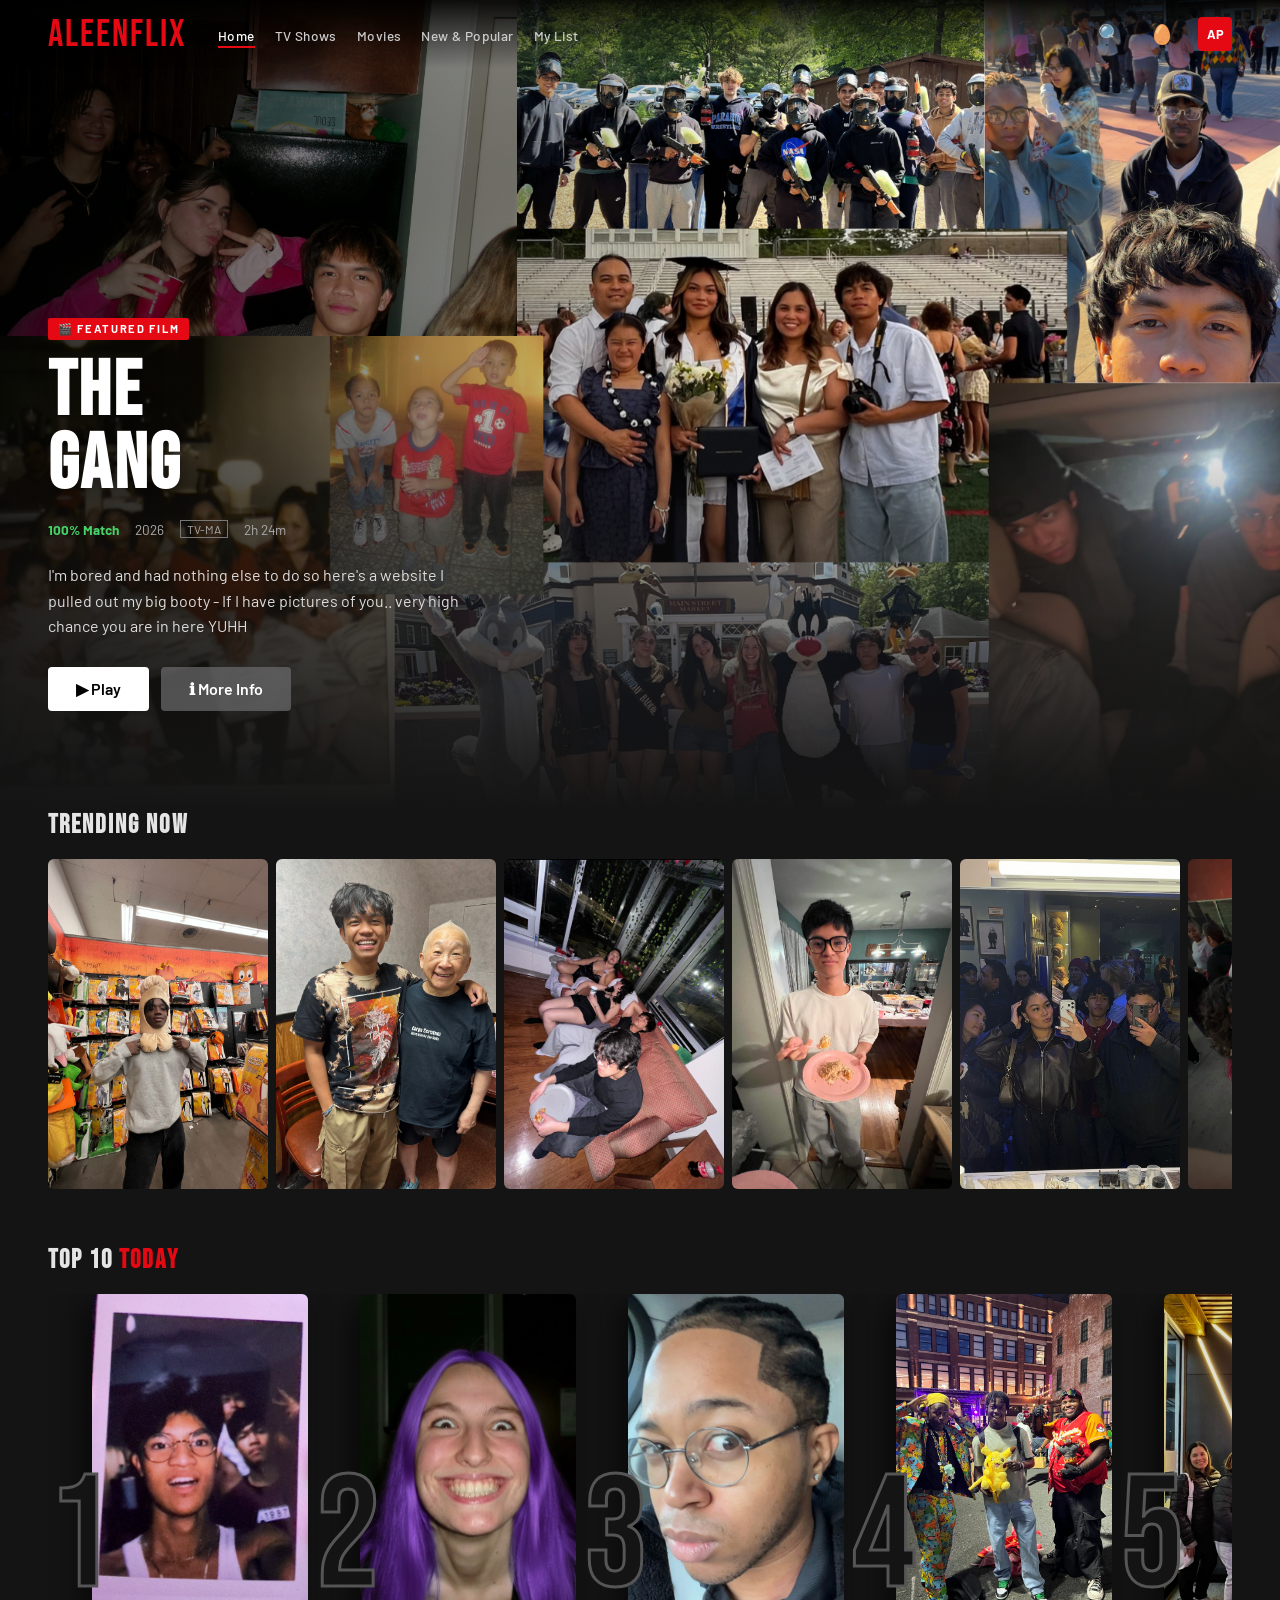
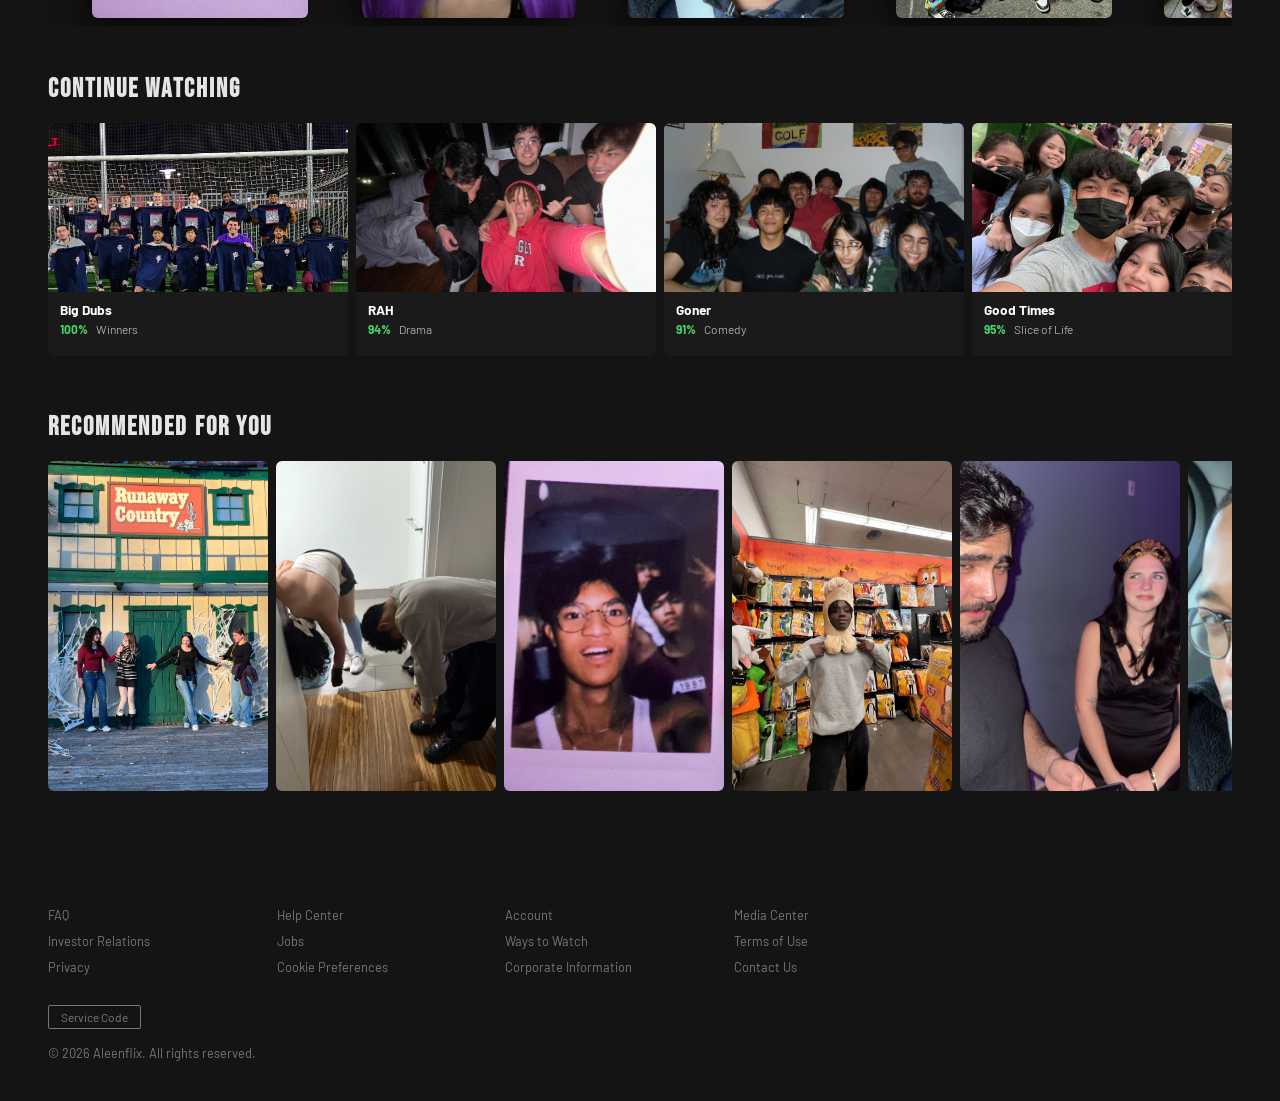
==== commit 9ce799ce: "added malcolm todd audio" ====
--- a/index.html
+++ b/index.html
@@ -127,7 +127,7 @@
       <span class="pill">Anime</span>
     </div>
     <section class="content-section">
-      <h2 class="section-title">Popular on Aleenstream</h2>
+      <h2 class="section-title">Popular on Flixstream</h2>
       <div class="row tv-row1"></div>
     </section>
     <section class="content-section">
@@ -380,7 +380,7 @@
     // ── Populate rows ─────────────────────────────────────────────────────────
     const s = shuffle(shows);
     populate('#home .row', s.slice(0, 8));
-    populate('#home .top10-row', s.slice(8, 18), 'top10');
+    populate('#home .top10-row', s.slice(8, 16), 'top10');
     populate('#home .wide-row', s.slice(16, 22), 'wide');
     populate('#home .row2', shuffle(shows).slice(0, 24));
 
@@ -447,4 +447,4 @@
   <script src="js/playSong.js"></script>
 </body>
 
-</html>
+</html>
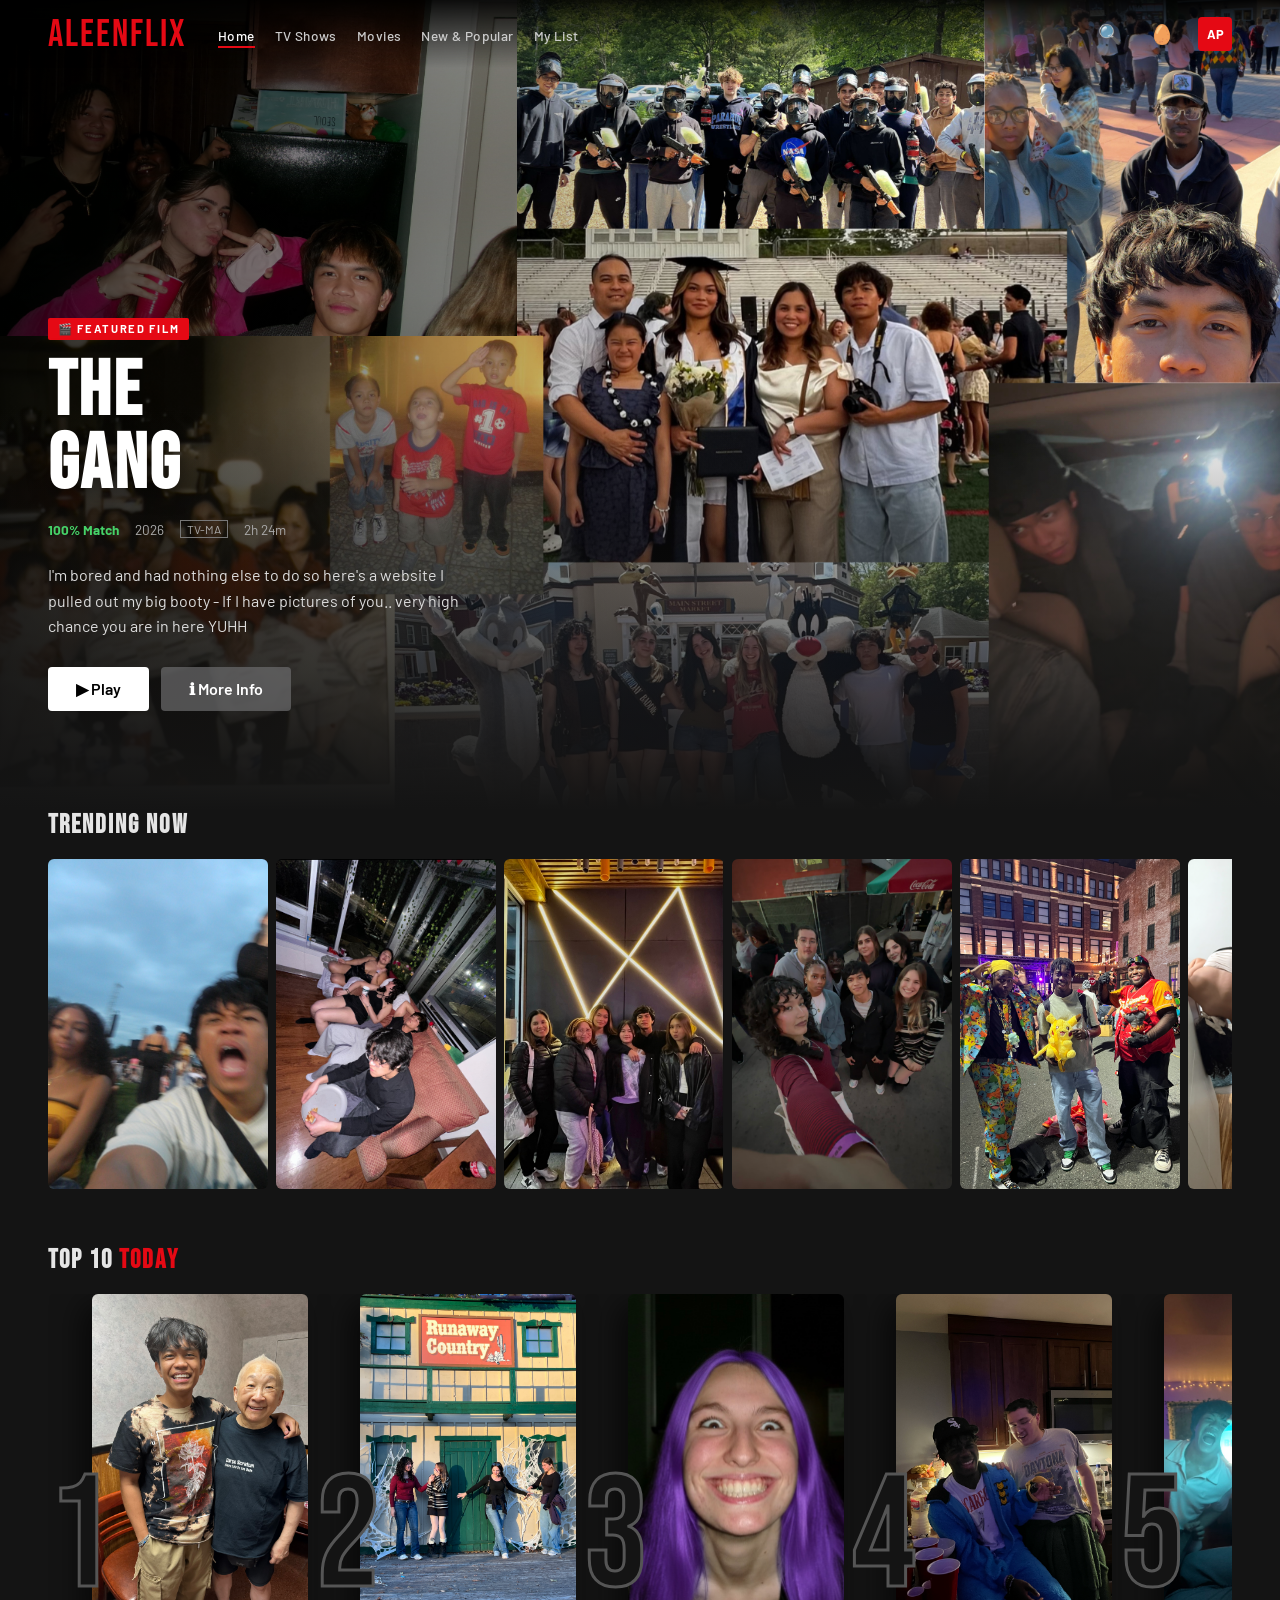
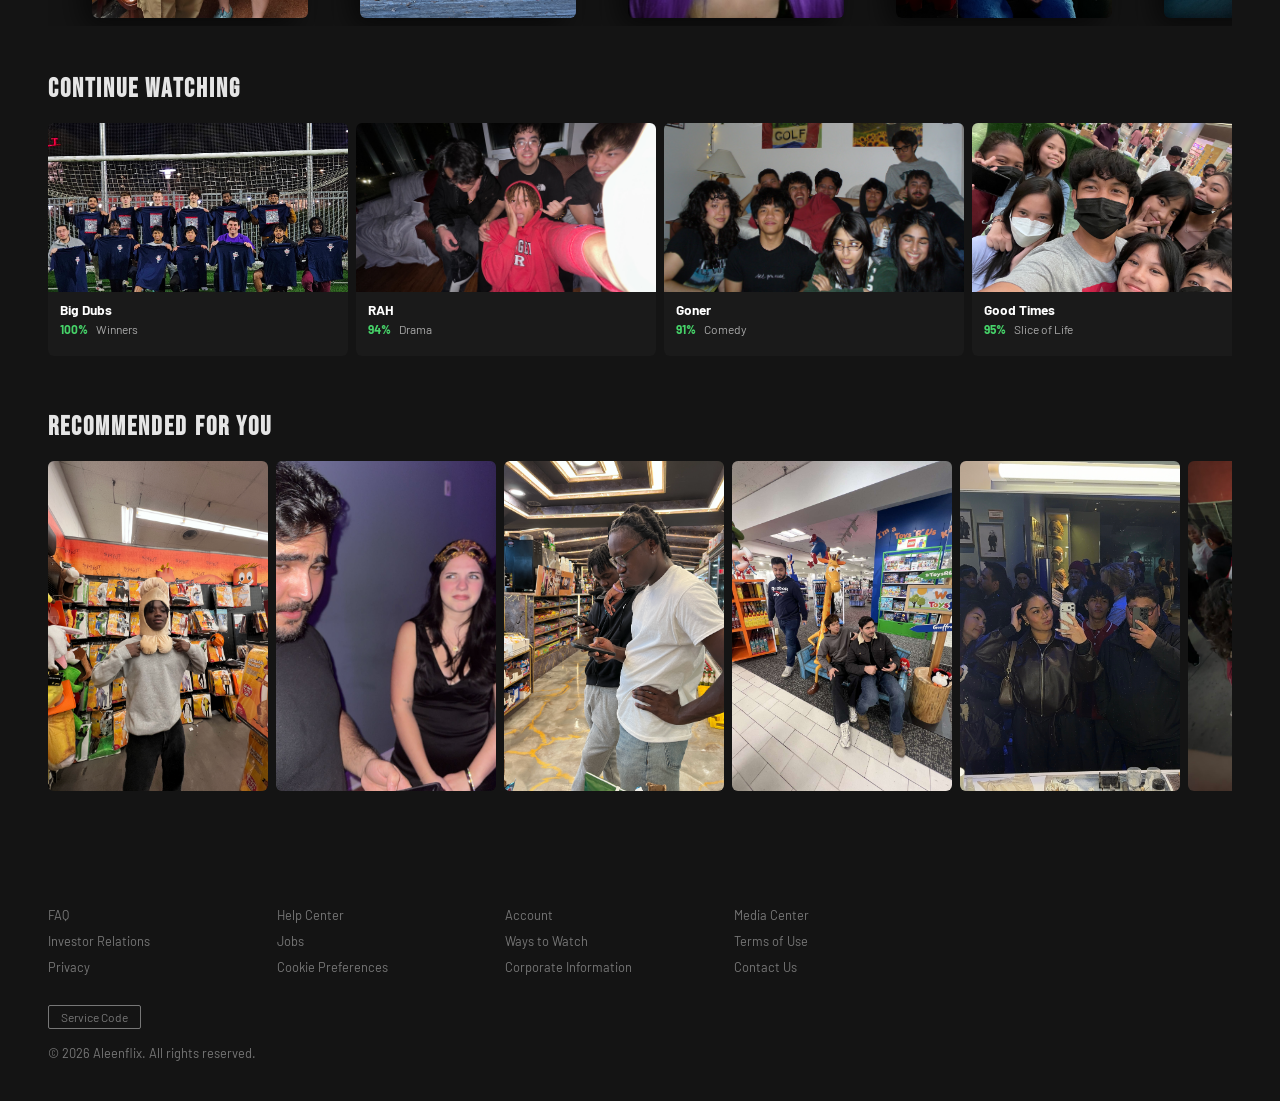
==== commit 0993cbe4: "dropdown menu" ====
--- a/index.html
+++ b/index.html
@@ -6,7 +6,7 @@
   <meta name="viewport" content="width=device-width, initial-scale=1.0" />
   <title>Aleenflix</title>
   <link rel="stylesheet" href="css/styles.css" />
-  
+
 </head>
 
 <body>
@@ -15,6 +15,7 @@
   <nav id="navbar">
     <div class="nav-left">
       <a class="logo" href="#">ALEENFLIX</a>
+      <button class="hamburger" id="hamburger">☰</button>
       <ul class="nav-links">
         <li><a href="#" class="active" data-page="home">Home</a></li>
         <li><a href="#" data-page="tvshows">TV Shows</a></li>
@@ -25,11 +26,12 @@
     </div>
     <div class="nav-right">
       <button class="nav-icon" id="searchToggle" title="Search">🔍</button>
-      <button class="nav-icon" title="Notifications" id="notificationsButton"><a href="https://www.youtube.com/watch?v=xMHJGd3wwZk&list=RDxMHJGd3wwZk&start_radio=1">🥚</a></button>
+      <button class="nav-icon" title="Notifications" id="notificationsButton"><a
+          href="https://www.youtube.com/watch?v=xMHJGd3wwZk&list=RDxMHJGd3wwZk&start_radio=1">🥚</a></button>
       <div class="avatar" title="Profile">AP</div>
     </div>
   </nav>
-  
+
 
   <!-- ─────────────────── HOME PAGE ─────────────────── -->
   <div id="home" class="page active">
@@ -51,13 +53,13 @@
         <div class="hero-actions">
           <audio id="attentionAudio" src="songs/attention.mp3"></audio>
           <button class="btn btn-play" id="playButton">▶ Play</button>
-          <button class="btn btn-info">ℹ More Info</button> 
+          <button class="btn btn-info">ℹ More Info</button>
         </div>
         <br>
-        
-      </div>
-    </section>
-    
+
+      </div>
+    </section>
+
 
     <!-- TRENDING NOW -->
     <section class="content-section">
@@ -108,7 +110,9 @@
   <!-- ─────────────────── TV SHOWS PAGE ─────────────────── -->
   <div id="tvshows" class="page">
     <div class="browse-hero">
-      <img class="bg-img" src="https://imgs.search.brave.com/EL9wpgHH00A5417UNpvnHUFfLIqXQfFt2m8R2qOhO0Y/rs:fit:860:0:0:0/g:ce/aHR0cHM6Ly9zdGF0/aWMudmVjdGVlenku/Y29tL3N5c3RlbS9y/ZXNvdXJjZXMvdGh1/bWJuYWlscy8wNzEv/MTI4LzU1OS9zbWFs/bC92b2ljZS1yZWNv/Z25pdGlvbi1zb2Z0/d2FyZS1pY29uLWds/b3dpbmctb24tZGFy/ay1iYWNrZ3JvdW5k/LXBob3RvLmpwZw" alt="TV Shows" />
+      <img class="bg-img"
+        src="https://imgs.search.brave.com/EL9wpgHH00A5417UNpvnHUFfLIqXQfFt2m8R2qOhO0Y/rs:fit:860:0:0:0/g:ce/aHR0cHM6Ly9zdGF0/aWMudmVjdGVlenku/Y29tL3N5c3RlbS9y/ZXNvdXJjZXMvdGh1/bWJuYWlscy8wNzEv/MTI4LzU1OS9zbWFs/bC92b2ljZS1yZWNv/Z25pdGlvbi1zb2Z0/d2FyZS1pY29uLWds/b3dpbmctb24tZGFy/ay1iYWNrZ3JvdW5k/LXBob3RvLmpwZw"
+        alt="TV Shows" />
       <div class="browse-hero-bg"></div>
       <div class="browse-hero-content">
         <h2>TV Shows</h2>
@@ -311,18 +315,30 @@
     ];
 
     const wideImgs = [
-      { title: "Big Dubs", match: "100%", genre: "Winners", 
-        img: "img/8.jpg" },
-      { title: "RAH", match: "94%", genre: "Drama", 
-        img: "img/14.jpg" },
-      { title: "Goner", match: "91%", genre: "Comedy",
-        img: "img/31.JPG" },
-      { title: "Good Times", match: "95%", genre: "Slice of Life", 
-        img: "img/l1.png" },
-      { title: "Conjurer", match: "88%", genre: "Horror", 
-        img: "img/p1.JPG" },
-      { title: "The Brits", match: "93%", genre: "Action", 
-        img: "img/p3.JPG" },
+      {
+        title: "Big Dubs", match: "100%", genre: "Winners",
+        img: "img/8.jpg"
+      },
+      {
+        title: "RAH", match: "94%", genre: "Drama",
+        img: "img/14.jpg"
+      },
+      {
+        title: "Goner", match: "91%", genre: "Comedy",
+        img: "img/31.JPG"
+      },
+      {
+        title: "Good Times", match: "95%", genre: "Slice of Life",
+        img: "img/l1.png"
+      },
+      {
+        title: "Conjurer", match: "88%", genre: "Horror",
+        img: "img/p1.JPG"
+      },
+      {
+        title: "The Brits", match: "93%", genre: "Action",
+        img: "img/p3.JPG"
+      },
     ];
 
     // ── Helpers ───────────────────────────────────────────────────────────────
@@ -443,6 +459,17 @@
     window.addEventListener('scroll', () => {
       navbar.classList.toggle('scrolled', window.scrollY > 20);
     });
+
+    document.getElementById('hamburger').addEventListener('click', () => {
+      document.querySelector('.nav-links').classList.toggle('open');
+    });
+
+    // Close menu when a link is clicked
+    navLinks.forEach(link => {
+      link.addEventListener('click', () => {
+        document.querySelector('.nav-links').classList.remove('open');
+      });
+    });
   </script>
   <script src="js/playSong.js"></script>
 </body>
--- a/css/styles.css
+++ b/css/styles.css
@@ -551,3 +551,37 @@
 audio {
   display: none;
 }
+
+.hamburger {
+  display: none;
+  background: none;
+  border: none;
+  color: #fff;
+  font-size: 1.5rem;
+  cursor: pointer;
+}
+
+@media (max-width: 768px) {
+  .hamburger { display: block; }
+
+  .nav-links {
+    display: none;
+    position: fixed;
+    top: var(--nav-h);
+    left: 0; right: 0;
+    background: rgba(20,20,20,0.98);
+    flex-direction: column;
+    padding: 20px;
+    gap: 0;
+  }
+
+  .nav-links.open { display: flex; }
+
+  .nav-links li { border-bottom: 1px solid #333; }
+
+  .nav-links a {
+    display: block;
+    padding: 14px 0;
+    font-size: 1rem;
+  }
+}
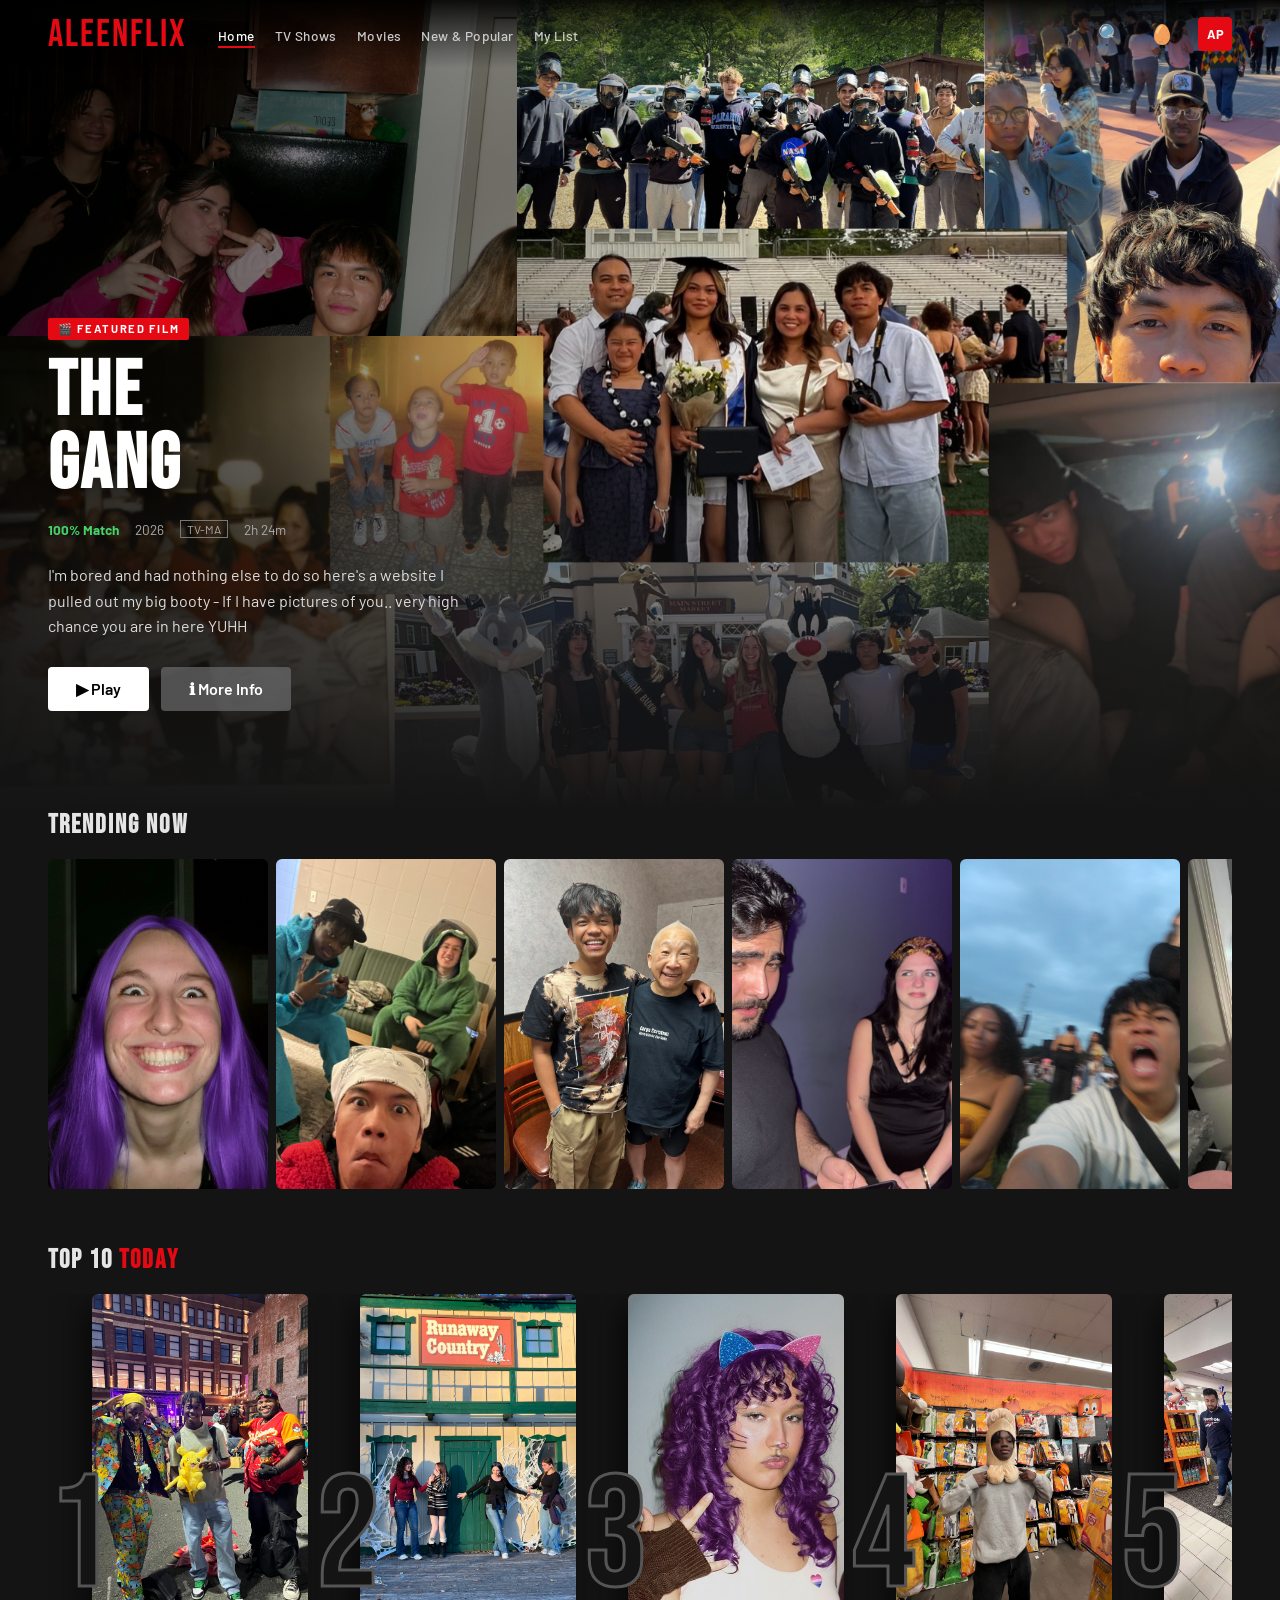
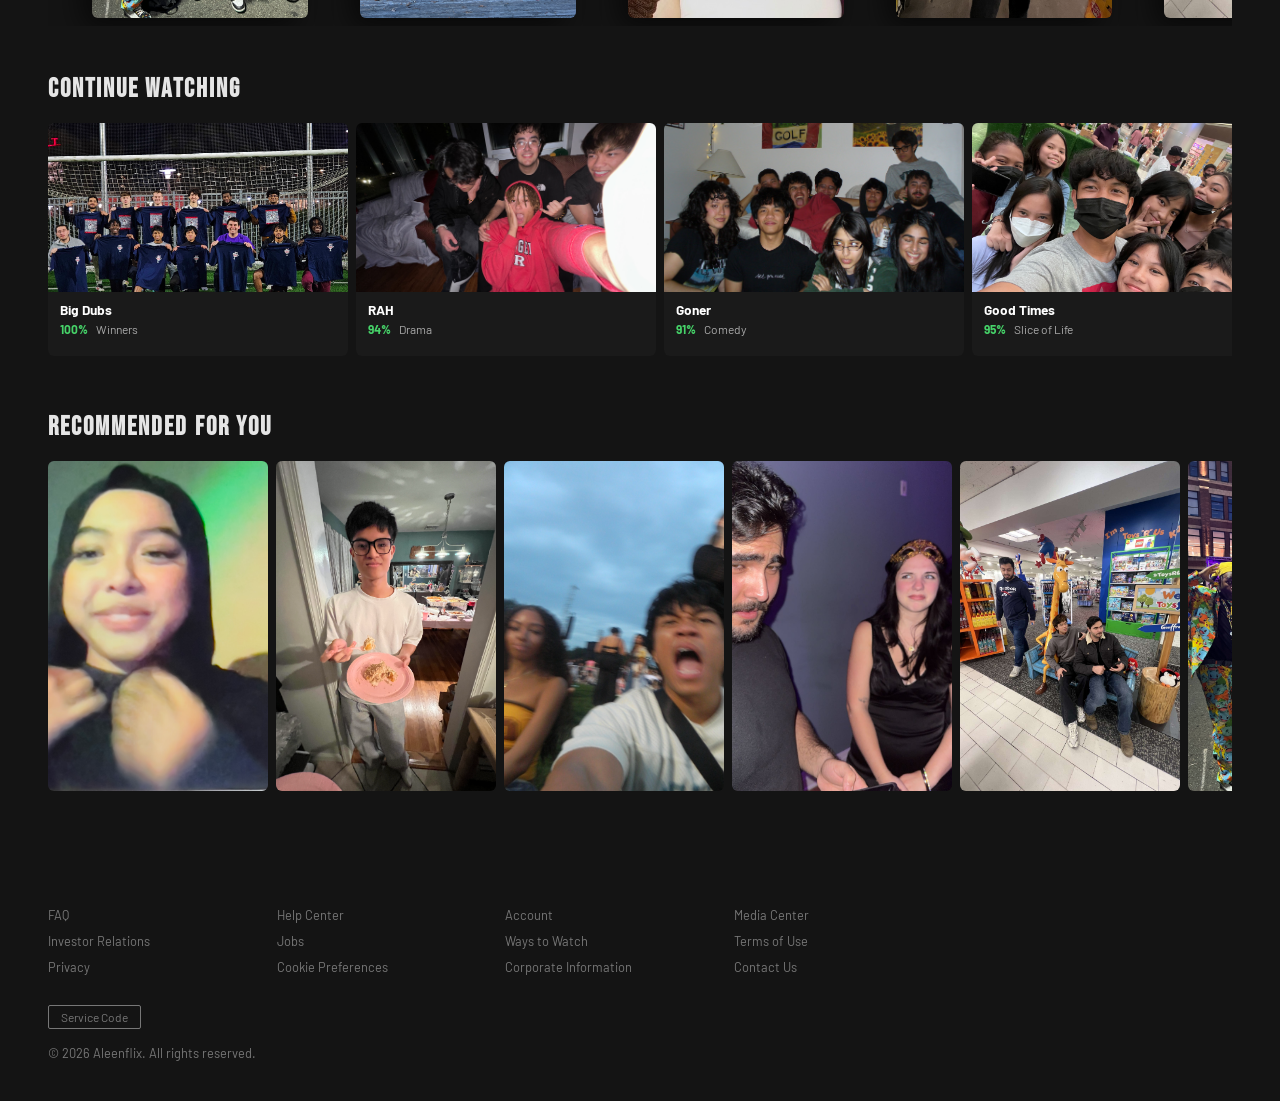
==== commit 47452370: "Merge pull request #5 from ajp13r/features dropdown menu" ====
--- a/index.html
+++ b/index.html
@@ -131,7 +131,7 @@
       <span class="pill">Anime</span>
     </div>
     <section class="content-section">
-      <h2 class="section-title">Popular on Flixstream</h2>
+      <h2 class="section-title">Popular on Aleenstream</h2>
       <div class="row tv-row1"></div>
     </section>
     <section class="content-section">
@@ -396,7 +396,7 @@
     // ── Populate rows ─────────────────────────────────────────────────────────
     const s = shuffle(shows);
     populate('#home .row', s.slice(0, 8));
-    populate('#home .top10-row', s.slice(8, 16), 'top10');
+    populate('#home .top10-row', s.slice(8, 18), 'top10');
     populate('#home .wide-row', s.slice(16, 22), 'wide');
     populate('#home .row2', shuffle(shows).slice(0, 24));
 
@@ -474,4 +474,4 @@
   <script src="js/playSong.js"></script>
 </body>
 
-</html>+</html>
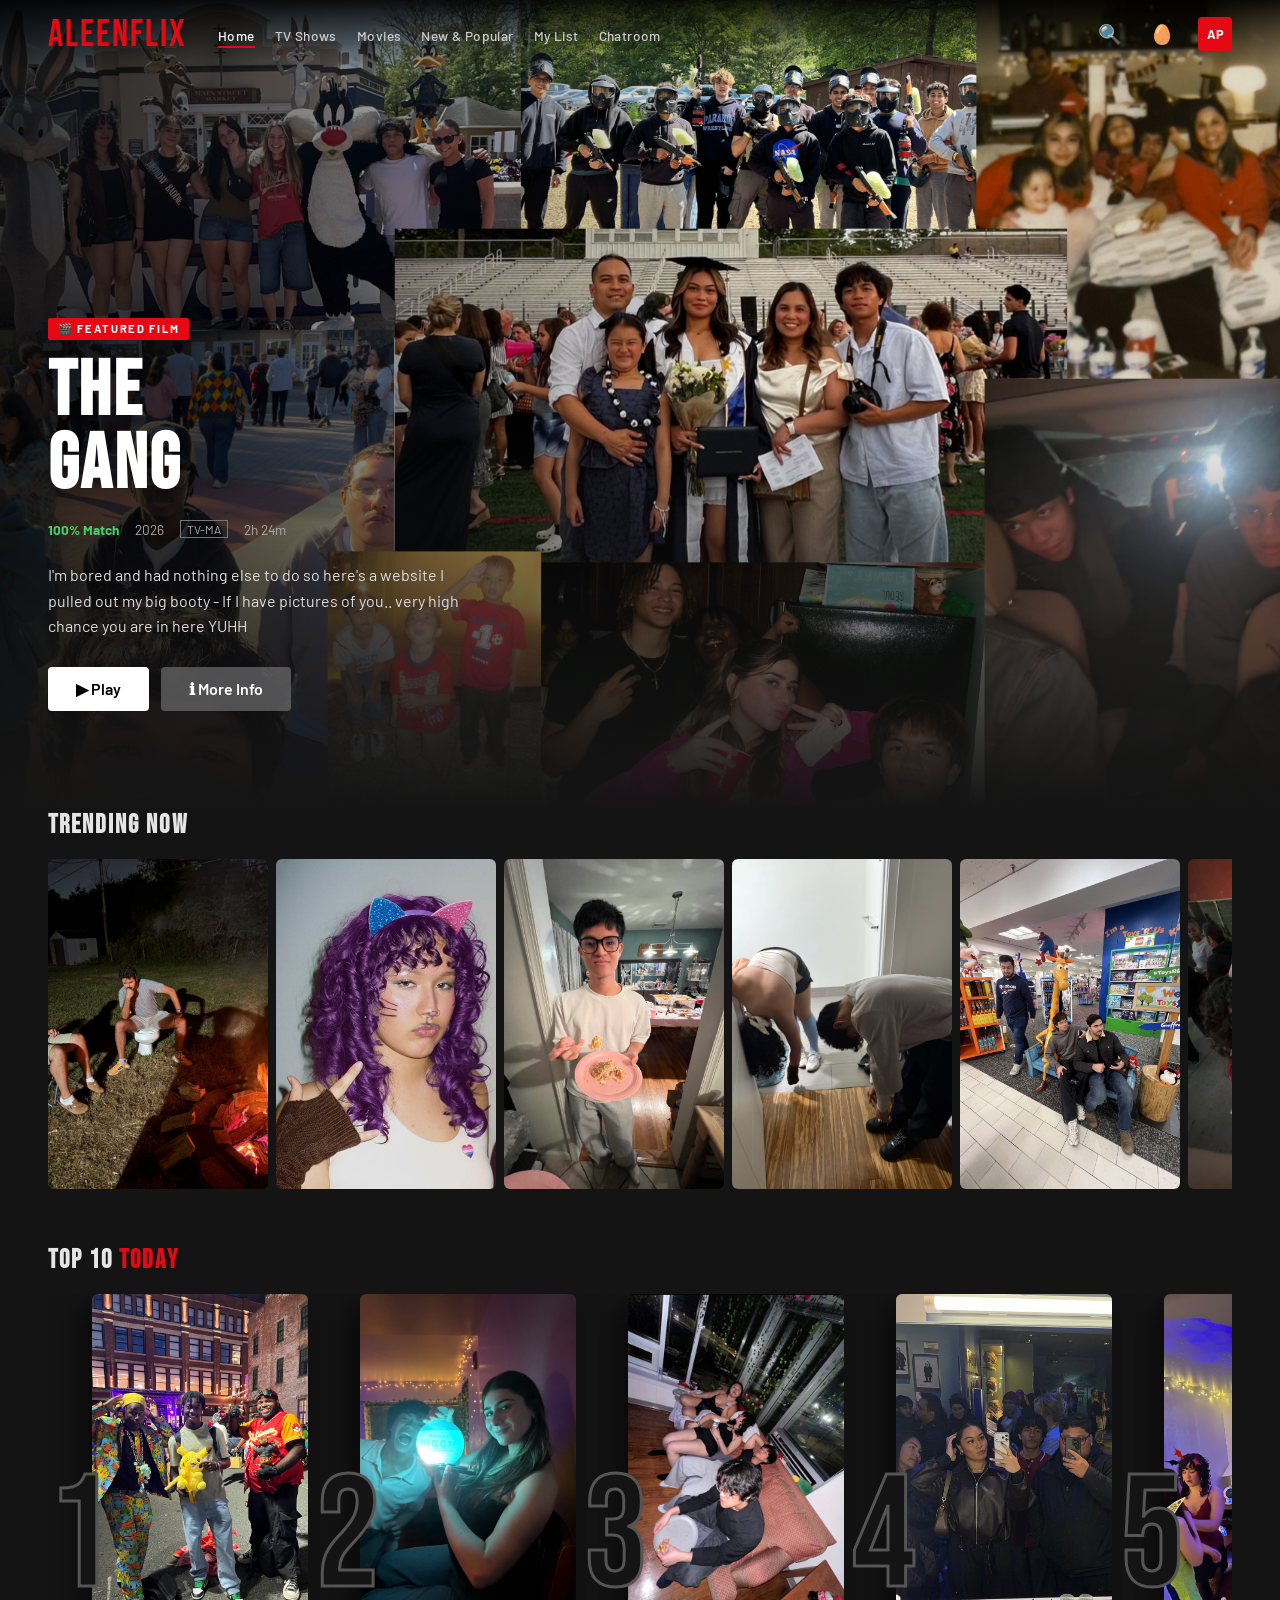
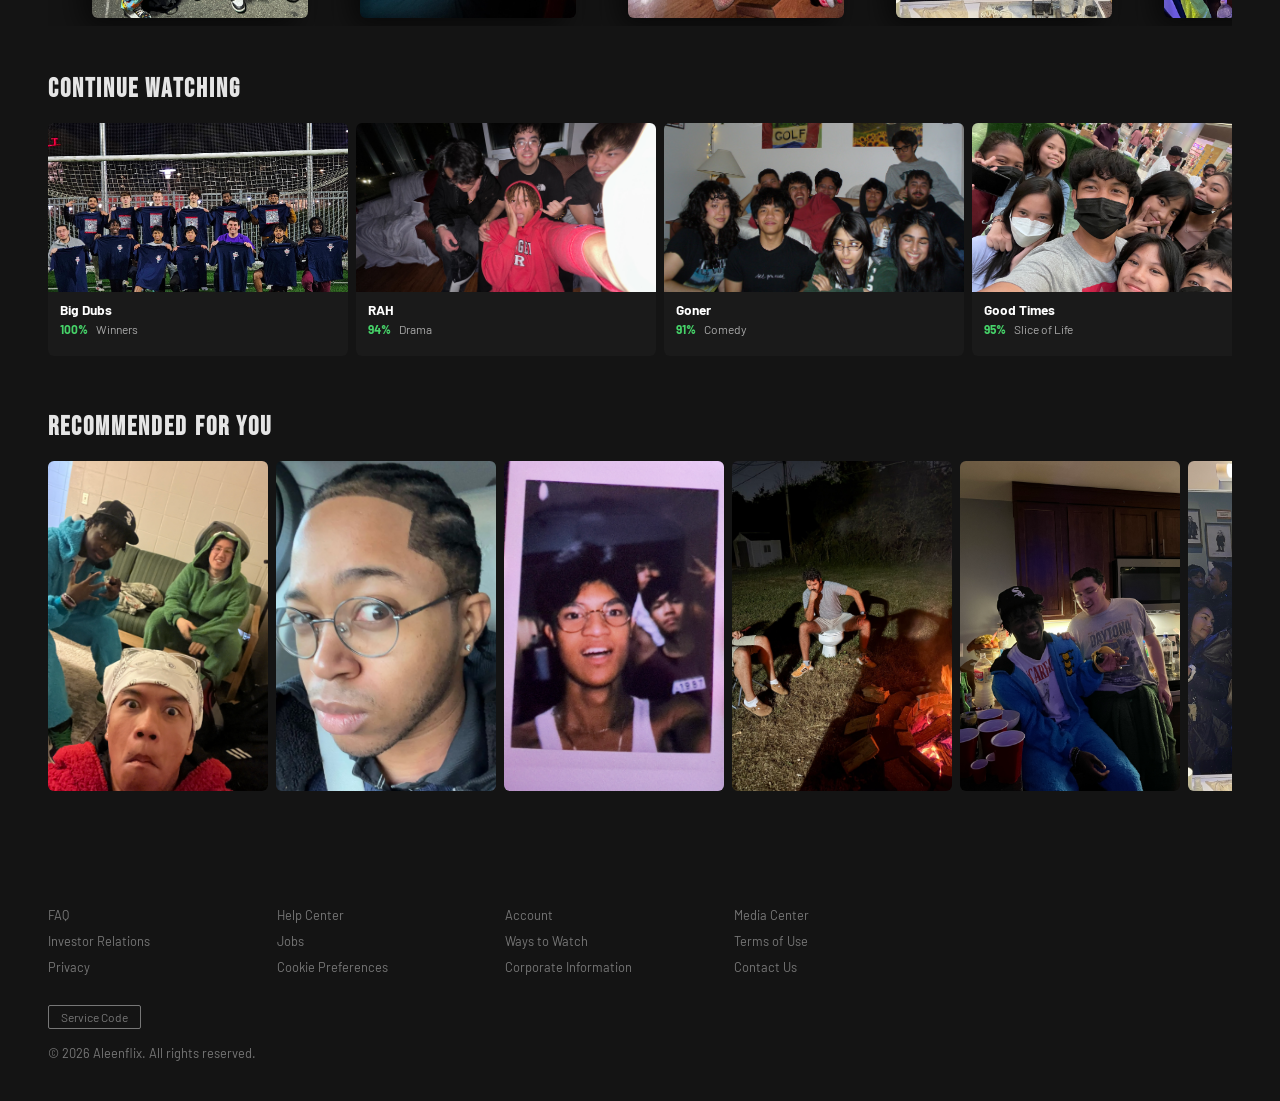
==== commit 32d61c1f: "chatroom added, as long as small changes" ====
--- a/index.html
+++ b/index.html
@@ -22,6 +22,7 @@
         <li><a href="#" data-page="movies">Movies</a></li>
         <li><a href="#" data-page="new">New &amp; Popular</a></li>
         <li><a href="#" data-page="mylist">My List</a></li>
+        <li><a href="#" data-page="chat">Chatroom</a></li>
       </ul>
     </div>
     <div class="nav-right">
@@ -131,7 +132,7 @@
       <span class="pill">Anime</span>
     </div>
     <section class="content-section">
-      <h2 class="section-title">Popular on Aleenstream</h2>
+      <h2 class="section-title">Popular on Flixstream</h2>
       <div class="row tv-row1"></div>
     </section>
     <section class="content-section">
@@ -199,6 +200,21 @@
     </div>
   </div>
 
+  <!-- ─────────────────── CHAT PAGE ─────────────────── -->
+  <div id="chat" class="page">
+    <div style="padding-top: var(--nav-h);">
+      <section class="content-section" style="padding-top: 40px;">
+        <h2 class="section-title">💬 The <span>Gang</span> Chat</h2>
+        <div id="chat-messages"></div>
+        <div id="chat-form">
+          <input type="text" id="chat-name" placeholder="Your name..." maxlength="20" />
+          <input type="text" id="chat-message" placeholder="Say something..." maxlength="200" />
+          <button id="chat-send" class="btn btn-play">Send</button>
+        </div>
+      </section>
+    </div>
+  </div>
+
   <!-- ─────────────────── SEARCH PAGE ─────────────────── -->
   <div id="searchPage" class="page">
     <div class="search-section">
@@ -213,265 +229,9 @@
     </div>
   </div>
 
-  <script>
-    // ── Data ──────────────────────────────────────────────────────────────────
-    const shows = [
-      {
-        title: "Fentyyy", year: 2024, match: "97%", rating: "TV-MA", genre: "Thriller",
-        img: "img/IMG_3638.jpg"
-      },
-      {
-        title: "Side Eye of Doom", year: 2025, match: "94%", rating: "TV-14", genre: "Drama",
-        img: "img/IMG_7989.JPG"
-      },
-      {
-        title: "Sesame Block", year: 2024, match: "91%", rating: "TV-MA", genre: "Sci-Fi",
-        img: "img/File_001.png"
-      },
-      {
-        title: "Eat Eat Eat", year: 2025, match: "89%", rating: "TV-14", genre: "Mystery",
-        img: "img/File_008.png"
-      },
-      {
-        title: "Aura Farming or Just Drunk?", year: 2025, match: "95%", rating: "TV-MA", genre: "Action",
-        img: "img/IMG_1503.jpg"
-      },
-      {
-        title: "The Giraffe", year: 2024, match: "88%", rating: "TV-MA", genre: "Horror",
-        img: "img/IMG_0852.JPG"
-      },
-      {
-        title: "MR. CLEAN!?", year: 2025, match: "93%", rating: "TV-14", genre: "Romance",
-        img: "img/IMG_4057.jpg"
-      },
-      {
-        title: "Munchy Run", year: 2025, match: "96%", rating: "TV-MA", genre: "Sci-Fi",
-        img: "img/File_000.png"
-      },
-      {
-        title: "Canadian", year: 2025, match: "90%", rating: "TV-14", genre: "Crime",
-        img: "img/IMG_0450.jpg"
-      },
-      {
-        title: "Six Flags", year: 2025, match: "92%", rating: "TV-MA", genre: "Drama",
-        img: "img/g1.png"
-      },
-      {
-        title: "Dickhead", year: 2025, match: "92%", rating: "TV-MA", genre: "Drama",
-        img: "img/File_003.png"
-      },
-      {
-        title: "Global Citizen", year: 2025, match: "92%", rating: "TV-MA", genre: "Drama",
-        img: "img/IMG_3173.jpg"
-      },
-      {
-        title: "Halloween Partay", year: 2025, match: "92%", rating: "TV-MA", genre: "Drama",
-        img: "img/3.png"
-      },
-      {
-        title: "Plotting", year: 2025, match: "92%", rating: "TV-MA", genre: "Drama",
-        img: "img/4.png"
-      },
-      {
-        title: "Pokemoner", year: 2025, match: "92%", rating: "TV-MA", genre: "Drama",
-        img: "img/5.png"
-      },
-      {
-        title: "Awkward", year: 2025, match: "92%", rating: "TV-MA", genre: "Drama",
-        img: "img/6.png"
-      },
-      {
-        title: "They/Them?", year: 2025, match: "92%", rating: "TV-MA", genre: "Drama",
-        img: "img/9.jpg"
-      },
-      {
-        title: "They/Them Part 2", year: 2025, match: "92%", rating: "TV-MA", genre: "Drama",
-        img: "img/10.jpg"
-      },
-      {
-        title: "Fam", year: 2025, match: "92%", rating: "TV-MA", genre: "Drama",
-        img: "img/12.jpg"
-      },
-      {
-        title: "Mirror Mirror on The Wall", year: 2025, match: "92%", rating: "TV-MA", genre: "Drama",
-        img: "img/16.jpg"
-      },
-      {
-        title: "Buzzy", year: 2025, match: "92%", rating: "TV-MA", genre: "Drama",
-        img: "img/21.jpg"
-      },
-      {
-        title: "The Thunker", year: 2025, match: "92%", rating: "TV-MA", genre: "Drama",
-        img: "img/22.jpg"
-      },
-      {
-        title: "Flashback", year: 2025, match: "92%", rating: "TV-MA", genre: "Drama",
-        img: "img/23.jpg"
-      },
-      {
-        title: "Madam Lori", year: 2025, match: "92%", rating: "TV-MA", genre: "Drama",
-        img: "img/l2.png"
-      },
-    ];
-
-    const wideImgs = [
-      {
-        title: "Big Dubs", match: "100%", genre: "Winners",
-        img: "img/8.jpg"
-      },
-      {
-        title: "RAH", match: "94%", genre: "Drama",
-        img: "img/14.jpg"
-      },
-      {
-        title: "Goner", match: "91%", genre: "Comedy",
-        img: "img/31.JPG"
-      },
-      {
-        title: "Good Times", match: "95%", genre: "Slice of Life",
-        img: "img/l1.png"
-      },
-      {
-        title: "Conjurer", match: "88%", genre: "Horror",
-        img: "img/p1.JPG"
-      },
-      {
-        title: "The Brits", match: "93%", genre: "Action",
-        img: "img/p3.JPG"
-      },
-    ];
-
-    // ── Helpers ───────────────────────────────────────────────────────────────
-    function shuffle(arr) { return [...arr].sort(() => Math.random() - 0.5); }
-
-    function card(show) {
-      return `
-      <div class="card">
-        <img src="${show.img}" alt="${show.title}" loading="lazy" />
-        <div class="card-overlay">
-          <div class="card-title">${show.title}</div>
-          <div class="card-info">
-            <span class="card-match">${show.match}</span>
-            <span>${show.year}</span>
-            <span>${show.rating}</span>
-          </div>
-          <div class="card-actions">
-            <button class="card-btn play-btn" title="Play">▶</button>
-            <button class="card-btn" title="Add to My List">+</button>
-            <button class="card-btn" title="Like">👍</button>
-          </div>
-        </div>
-      </div>`;
-    }
-
-    function wideCard(w) {
-      return `
-    <div class="wide-card">
-      <img src="${w.img}" alt="${w.title}" loading="lazy" />
-      <div class="wide-card-info">
-        <div class="card-title">${w.title}</div>
-        <div class="card-info"><span class="card-match">${w.match}</span><span>${w.genre}</span></div>
-      </div>
-    </div>`;
-    }
-
-    function top10Card(num, show) {
-      return `
-      <div class="top10-card">
-        <div class="top10-num">${num}</div>
-        <div class="top10-img"><img src="${show.img}" alt="${show.title}" loading="lazy" /></div>
-      </div>`;
-    }
-
-    function populate(selector, items, type = 'card') {
-      const el = document.querySelector(selector);
-      if (!el) return;
-      el.innerHTML = items.map((s, i) => {
-        if (type === 'top10') return top10Card(i + 1, s);
-        if (type === 'wide') return wideCard(wideImgs[i % wideImgs.length]);
-        return card(s);
-      }).join('');
-    }
-
-    // ── Populate rows ─────────────────────────────────────────────────────────
-    const s = shuffle(shows);
-    populate('#home .row', s.slice(0, 8));
-    populate('#home .top10-row', s.slice(8, 18), 'top10');
-    populate('#home .wide-row', s.slice(16, 22), 'wide');
-    populate('#home .row2', shuffle(shows).slice(0, 24));
-
-    populate('#tvshows .tv-row1', shuffle(shows).slice(0, 12));
-    populate('#tvshows .tv-row2', shuffle(shows).slice(12, 24));
-
-    populate('#movies .movies-row1', shuffle(shows).slice(0, 12));
-    populate('#movies .movies-row2', shuffle(shows).slice(12, 24));
-
-    populate('#new .new-row1', shuffle(shows).slice(0, 8));
-    populate('#new .new-row2', shuffle(shows).slice(8, 16));
-    populate('#new .new-row3', shuffle(shows).slice(16, 24));
-
-    // My List grid
-    const mylistEl = document.querySelector('.mylist-grid');
-    shuffle(shows).slice(0, 9).forEach(s => {
-      const div = document.createElement('div');
-      div.className = 'card';
-      div.style.flex = 'unset';
-      div.innerHTML = `<img src="${s.img}" alt="${s.title}" style="width:100%;aspect-ratio:2/3;object-fit:cover;" /><div class="card-overlay"><div class="card-title">${s.title}</div></div>`;
-      mylistEl.appendChild(div);
-    });
-
-    // Trending row for search
-    populate('#searchPage .trending-row', shuffle(shows).slice(0, 8));
-
-    // ── Navigation ────────────────────────────────────────────────────────────
-    const pages = document.querySelectorAll('.page');
-    const navLinks = document.querySelectorAll('.nav-links a');
-
-    function showPage(id) {
-      pages.forEach(p => p.classList.toggle('active', p.id === id));
-      navLinks.forEach(a => a.classList.toggle('active', a.dataset.page === id));
-      window.scrollTo({ top: 0 });
-    }
-
-    navLinks.forEach(link => {
-      link.addEventListener('click', e => {
-        e.preventDefault();
-        showPage(link.dataset.page);
-      });
-    });
-
-    // Search toggle
-    document.getElementById('searchToggle').addEventListener('click', () => {
-      showPage('searchPage');
-      setTimeout(() => document.getElementById('searchInput')?.focus(), 50);
-    });
-
-    // Genre pills toggle
-    document.querySelectorAll('.pill').forEach(pill => {
-      pill.addEventListener('click', () => {
-        pill.closest('.genre-pills').querySelectorAll('.pill').forEach(p => p.classList.remove('active'));
-        pill.classList.add('active');
-      });
-    });
-
-    // Navbar scroll effect
-    const navbar = document.getElementById('navbar');
-    window.addEventListener('scroll', () => {
-      navbar.classList.toggle('scrolled', window.scrollY > 20);
-    });
-
-    document.getElementById('hamburger').addEventListener('click', () => {
-      document.querySelector('.nav-links').classList.toggle('open');
-    });
-
-    // Close menu when a link is clicked
-    navLinks.forEach(link => {
-      link.addEventListener('click', () => {
-        document.querySelector('.nav-links').classList.remove('open');
-      });
-    });
-  </script>
+  <script src="js/main.js"></script>
+  <script type="module" src="js/chatroom.js"></script>
   <script src="js/playSong.js"></script>
 </body>
 
-</html>
+</html>
--- a/css/styles.css
+++ b/css/styles.css
@@ -584,4 +584,142 @@
     padding: 14px 0;
     font-size: 1rem;
   }
+}
+
+/* ── CHAT PAGE ── */
+#chatroom {
+  max-width: 800px;
+  margin: 0 auto;
+}
+
+#chat-messages {
+  max-height: 520px;
+  overflow-y: auto;
+  display: flex;
+  flex-direction: column;
+  gap: 12px;
+  margin-bottom: 20px;
+  padding: 20px;
+  background: rgba(255,255,255,0.03);
+  border: 1px solid #2a2a2a;
+  border-radius: 12px;
+  scrollbar-width: thin;
+  scrollbar-color: #E50914 #1a1a1a;
+}
+
+#chat-messages::-webkit-scrollbar { width: 4px; }
+#chat-messages::-webkit-scrollbar-thumb { background: var(--red); border-radius: 2px; }
+
+.chat-bubble {
+  background: linear-gradient(135deg, #1f1f1f, #1a1a1a);
+  border: 1px solid #2a2a2a;
+  border-left: 3px solid var(--red);
+  border-radius: 0 10px 10px 0;
+  padding: 12px 16px;
+  max-width: 85%;
+  transition: transform 0.15s;
+  animation: bubbleIn 0.2s ease-out;
+}
+
+.chat-bubble:hover { transform: translateX(4px); }
+
+@keyframes bubbleIn {
+  from { opacity: 0; transform: translateY(8px); }
+  to   { opacity: 1; transform: translateY(0); }
+}
+
+.chat-user {
+  display: flex;
+  align-items: center;
+  gap: 8px;
+  font-weight: 700;
+  color: var(--red);
+  font-size: 0.85rem;
+  margin-bottom: 6px;
+}
+
+.chat-avatar {
+  width: 26px;
+  height: 26px;
+  background: var(--red);
+  border-radius: 4px;
+  display: flex;
+  align-items: center;
+  justify-content: center;
+  font-size: 0.75rem;
+  font-weight: 800;
+  color: #fff;
+  flex-shrink: 0;
+}
+
+.chat-text {
+  color: #ddd;
+  font-size: 0.95rem;
+  line-height: 1.5;
+  word-break: break-word;
+}
+
+.chat-time {
+  font-size: 0.68rem;
+  color: #444;
+  margin-top: 6px;
+}
+
+/* ── CHAT FORM ── */
+#chat-form {
+  display: flex;
+  gap: 10px;
+  flex-wrap: wrap;
+  background: rgba(255,255,255,0.03);
+  border: 1px solid #2a2a2a;
+  border-radius: 12px;
+  padding: 16px;
+}
+
+#chat-name {
+  width: 160px;
+  flex-shrink: 0;
+}
+
+#chat-message { flex: 1; min-width: 200px; }
+
+#chat-name, #chat-message {
+  padding: 12px 16px;
+  background: #1a1a1a;
+  border: 2px solid #333;
+  border-radius: 8px;
+  color: #fff;
+  font-family: 'Barlow', sans-serif;
+  font-size: 0.9rem;
+  outline: none;
+  transition: border-color 0.2s, box-shadow 0.2s;
+}
+
+#chat-name:focus, #chat-message:focus {
+  border-color: var(--red);
+  box-shadow: 0 0 0 3px rgba(229,9,20,0.15);
+}
+
+#chat-name::placeholder, #chat-message::placeholder { color: #555; }
+
+#chat-send {
+  padding: 12px 28px;
+  white-space: nowrap;
+  align-self: flex-end;
+}
+
+/* empty state */
+#chat-messages:empty::after {
+  content: 'No messages yet. Say something! 👋';
+  color: #444;
+  font-size: 0.9rem;
+  text-align: center;
+  padding: 40px 0;
+  display: block;
+}
+
+@media (max-width: 768px) {
+  #chat-name { width: 100%; }
+  #chat-message { width: 100%; }
+  #chat-send { width: 100%; }
 }
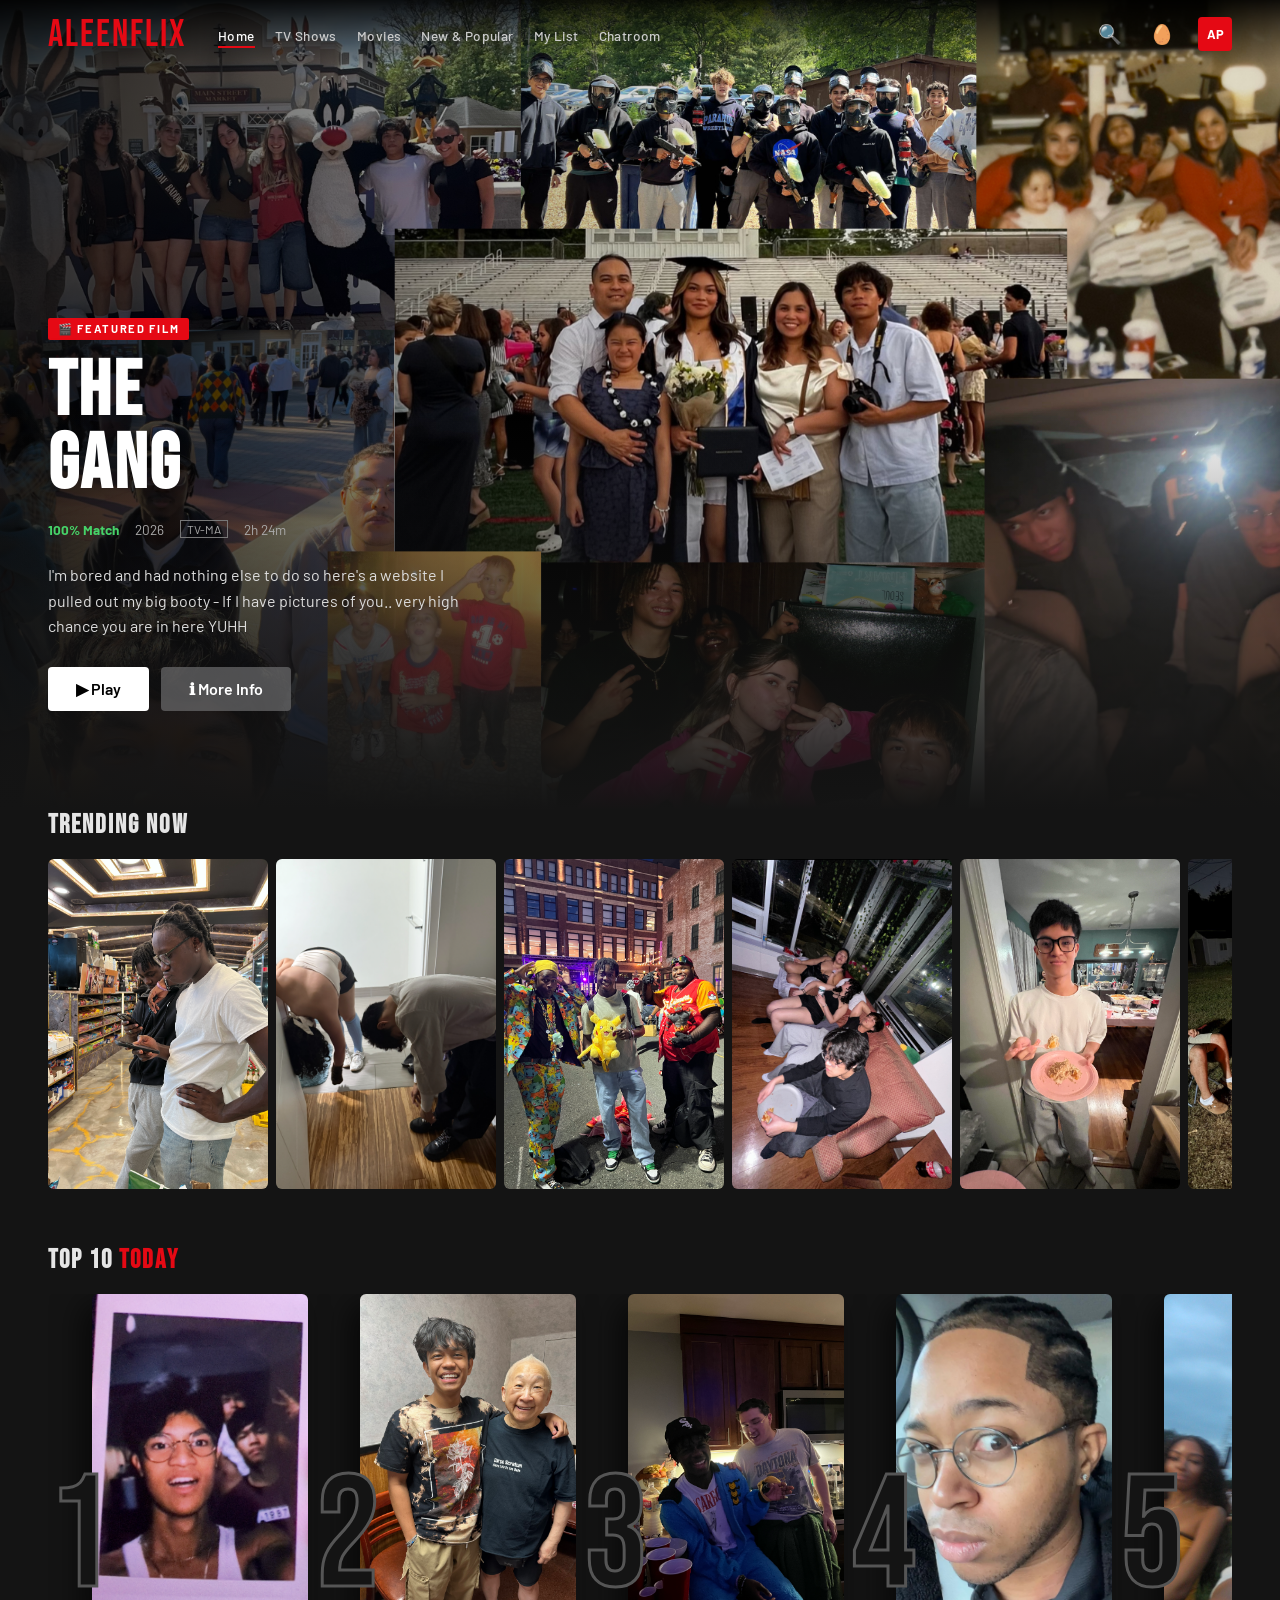
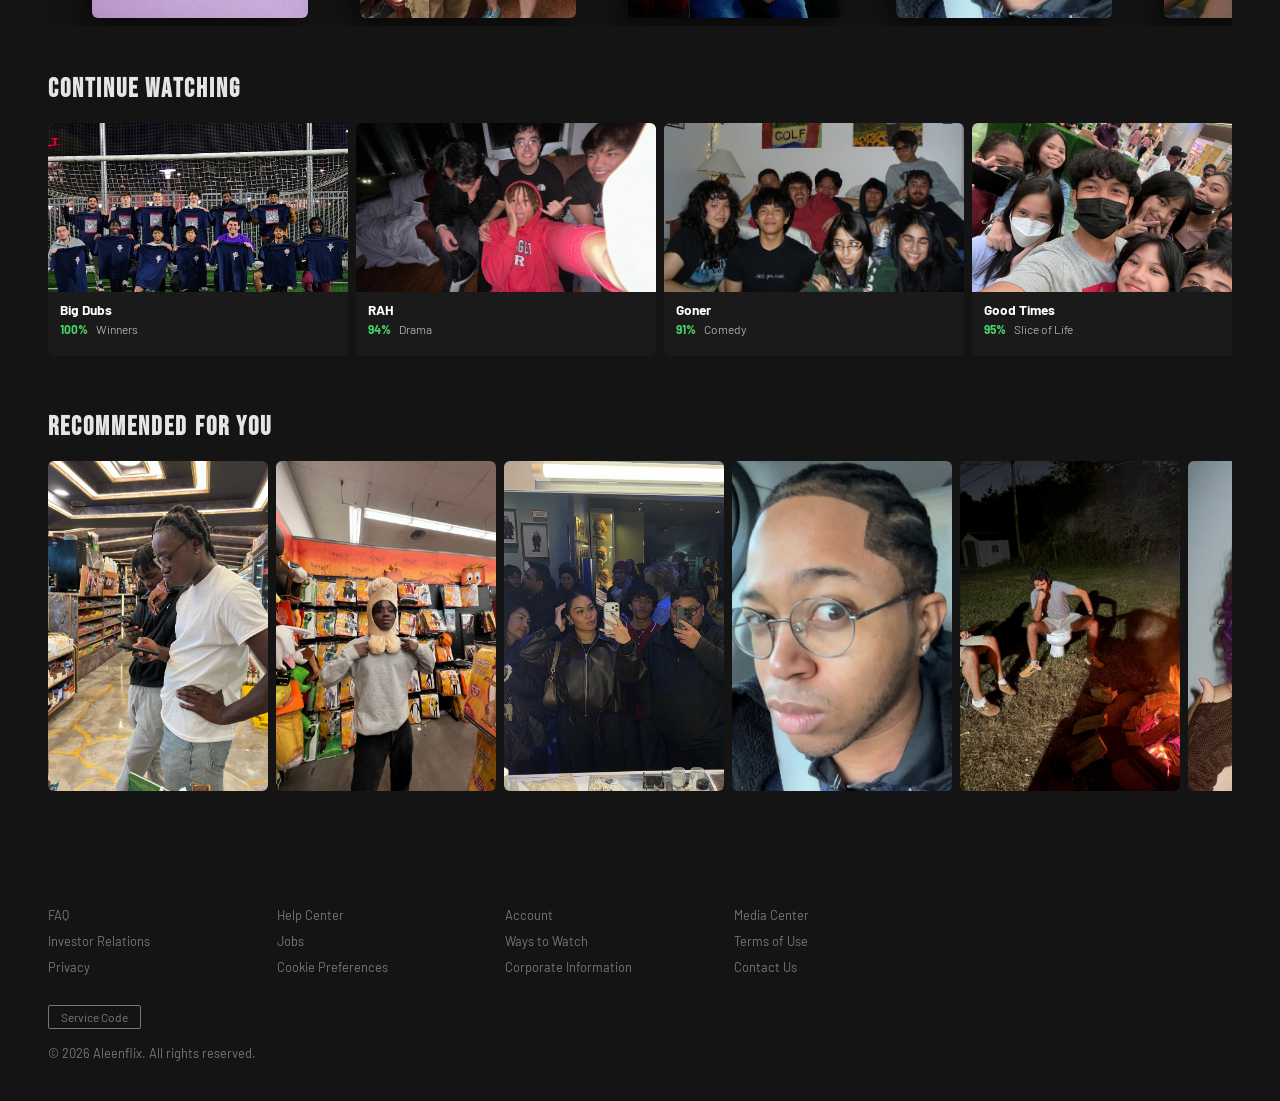
==== commit 3816ef15: "Merge branch 'main' into features" ====
--- a/index.html
+++ b/index.html
@@ -132,7 +132,7 @@
       <span class="pill">Anime</span>
     </div>
     <section class="content-section">
-      <h2 class="section-title">Popular on Flixstream</h2>
+      <h2 class="section-title">Popular on Aleenstream</h2>
       <div class="row tv-row1"></div>
     </section>
     <section class="content-section">
@@ -234,4 +234,4 @@
   <script src="js/playSong.js"></script>
 </body>
 
-</html>+</html>
